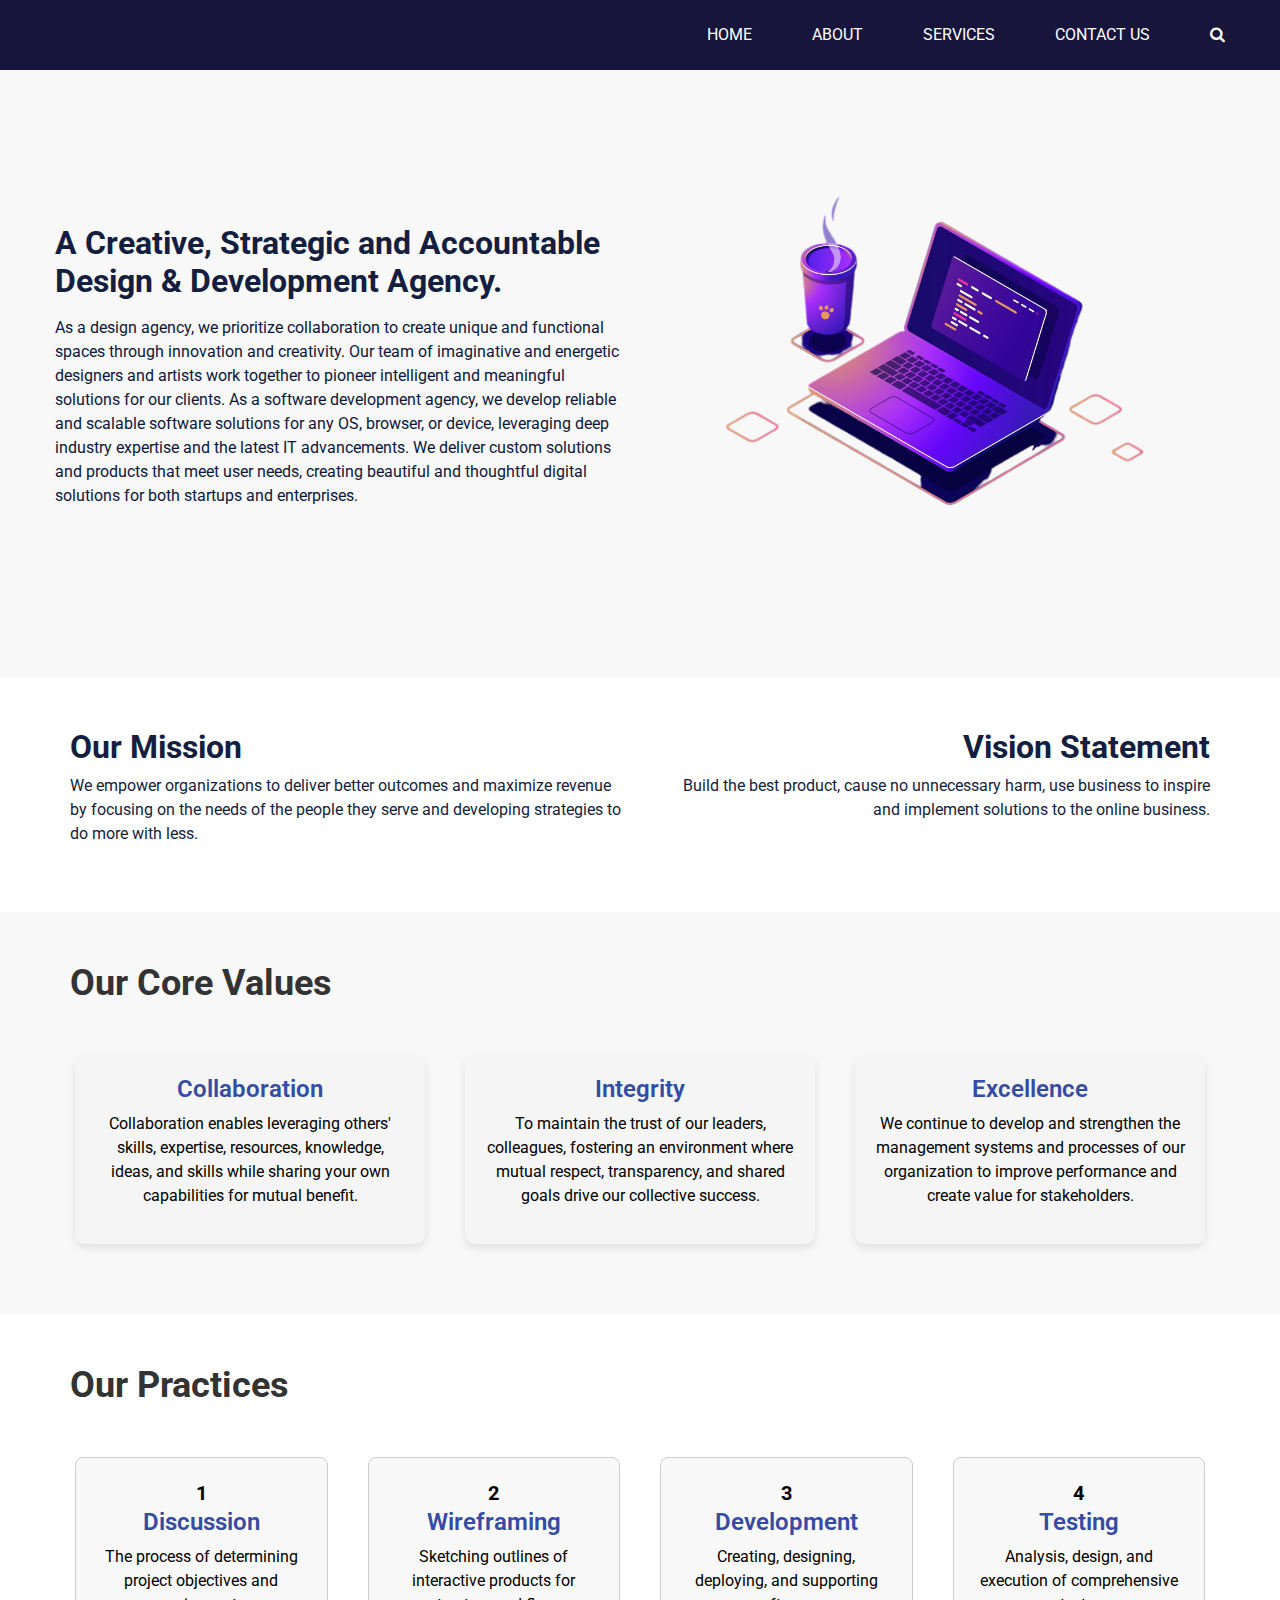
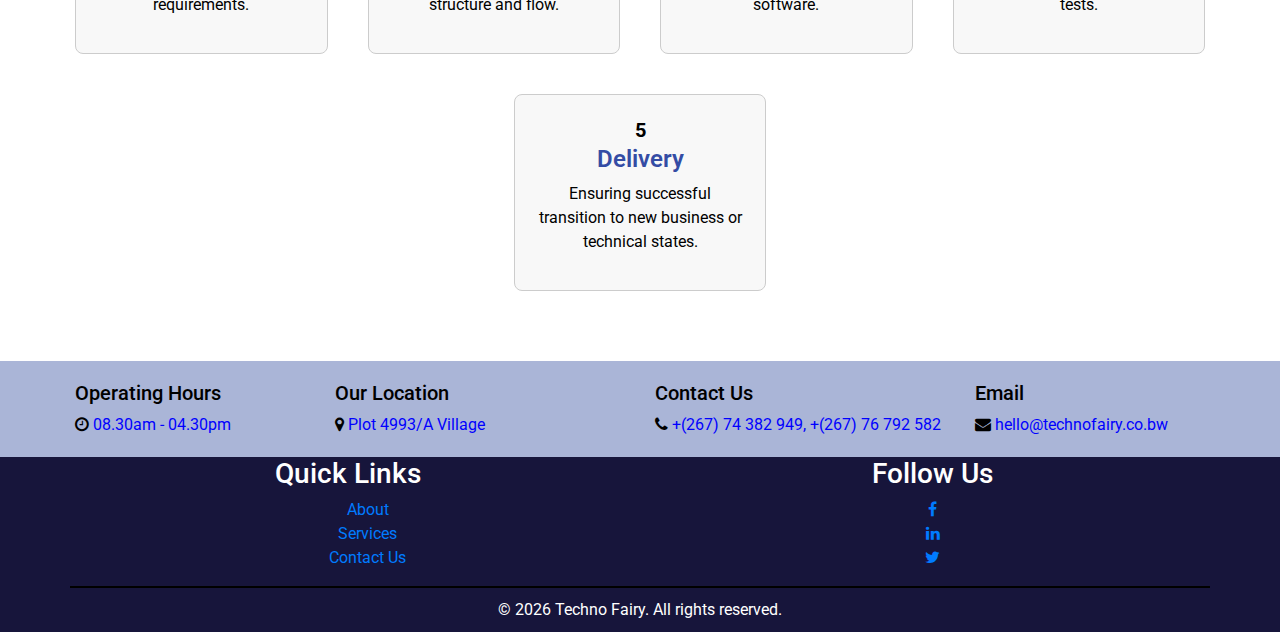
==== about.html @ ba59e2ac "The initial commit of the first version of the prototype." ====
<!DOCTYPE html>
<html>

<head>
  <!-- Basic -->
  <meta charset="utf-8" />
  <meta http-equiv="X-UA-Compatible" content="IE=edge" />
  <!-- Mobile Metas -->
  <meta name="viewport" content="width=device-width, initial-scale=1, shrink-to-fit=no" />
  <!-- Site Metas -->
  <link rel="icon" href="images/favicon.ico" type="image/gif" />
  <meta name="keywords" content="" />
  <meta name="description" content="" />
  <meta name="author" content="" />

  <title>About</title>


  <!-- bootstrap core css -->
  <link rel="stylesheet" type="text/css" href="css/bootstrap.css" />

  <!-- fonts style -->
  <link href="https://fonts.googleapis.com/css2?family=Roboto:wght@400;500;700;900&display=swap" rel="stylesheet">

  <!-- font awesome style -->
  <link href="css/font-awesome.min.css" rel="stylesheet" />

  <!-- Custom styles for this template -->
  <link href="css/style.css" rel="stylesheet" />
  <!-- responsive style -->
  <link href="css/responsive.css" rel="stylesheet" />

</head>

<body class="sub_page">

  <div class="hero_area">
    <!-- header section strats -->
    <header class="header_section">
      <div class="container-fluid">
        <nav class="navbar navbar-expand-lg custom_nav-container ">
        
          <button class="navbar-toggler" type="button" data-toggle="collapse" data-target="#navbarSupportedContent" aria-controls="navbarSupportedContent" aria-expanded="false" aria-label="Toggle navigation">
            <span class=""> </span>
          </button>

          <div class="collapse navbar-collapse" id="navbarSupportedContent">
            <ul class="navbar-nav  ml-auto">
              <li class="nav-item ">
                <a class="nav-link" href="index.html">Home <span class="sr-only">(current)</span></a>
              </li>
              <li class="nav-item active">
                <a class="nav-link" href="about.html"> About</a>
              </li>
              <li class="nav-item">
                <a class="nav-link" href="service.html">Services</a>
              </li>
              <li class="nav-item">
                <a class="nav-link" href="cs.html">Contact Us</a>
              </li> 
            </ul>
            <div class="quote_btn-container">
              <form class="form-inline">
                <button class="btn   nav_search-btn" type="submit">
                  <i class="fa fa-search" aria-hidden="true"></i>
                </button>
              </form>
            </div>
          </div>
        </nav>
      </div>
    </header>
    <!-- end header section -->
  </div>

  <!-- about section -->

  <section class="about_section layout_padding">
    <div class="container" style="max-width: 1200px;">
      <div class="row">
        <div class="col-md-6">
          <div class="detail-box">
            <div class="heading_container">
              <h2>
                A Creative, Strategic and Accountable Design & Development Agency.
              </h2>
            </div>
            <p>
              As a design agency, we prioritize collaboration to create unique and functional spaces through innovation and creativity. Our team of imaginative and energetic designers and artists work together to pioneer intelligent and meaningful solutions for our clients. As a software development agency, we develop reliable and scalable software solutions for any OS, browser, or device, leveraging deep industry expertise and the latest IT advancements. We deliver custom solutions and products that meet user needs, creating beautiful and thoughtful digital solutions for both startups and enterprises. </p>
          </div>
        </div>
        <div class="col-md-6 ">
          <div class="img-box">
            <img src="images/laptop-with-program-code-isometric-icon-software-development-programming-applications-dark-neon.png" alt="">
          </div>
        </div>

      </div>
    </div>
  </section>

  <!-- end about section -->

 <!-- mission and vision section -->
 <section class="mission_vision_section layout_padding" style="background-color: white; padding: 50px 0;">
  <div class="container">
    <div class="row">
      <div class="col-md-6">
        <div class="mission-box" style="text-align: left;">
          <h2><b>Our Mission</b></h2>
          <p>
            We empower organizations to deliver better outcomes and maximize revenue by focusing on the needs of the people they serve and developing strategies to do more with less.</p>
        </div>
      </div>
      <div class="col-md-6">
        <div class="vision-box" style="text-align: right;">
          <h2><b>Vision Statement</b></h2>
          <p>Build the best product, 
            cause no unnecessary 
            harm, use business to
            inspire and implement 
            solutions to the
            online business.</p>
        </div>
      </div>
    </div>
  </div>
</section>
<!-- end mission and vision section -->


<!-- core values section -->
<section class="core_values_section layout_padding" style="background-color: #f8f8f8; padding: 50px 0;">
  <div class="container">
    <div class="heading_container" style="text-align: center; margin-bottom: 30px;">
      <h2 style="font-size: 36px; font-weight: 700; color: #333;">Our Core Values</h2>
    </div>
    <div class="row">
      <div class="col-md-4" style="text-align: center; padding: 20px;">
        <div class="value-box" style="background-color: #F5F5F5; border-radius: 10px; box-shadow: 0 4px 8px rgba(0, 0, 0, 0.1); padding: 20px;">
          <h3 style="font-size: 24px; font-weight: 600; color: #344CA4;">Collaboration</h3>
          <p style="color: #000000; font-size: 16px;">
            Collaboration enables leveraging others' skills, expertise, resources, knowledge, ideas, and skills while sharing your own capabilities for mutual benefit.</p>
        </div>
      </div>
      <div class="col-md-4" style="text-align: center; padding: 20px;">
        <div class="value-box" style="background-color: #F5F5F5; border-radius: 10px; box-shadow: 0 4px 8px rgba(0, 0, 0, 0.1); padding: 20px;">
          <h3 style="font-size: 24px; font-weight: 600; color: #344CA4;">Integrity</h3>
          <p style="color: #000000; font-size: 16px;">
        To maintain the trust of our leaders, colleagues, fostering an environment where mutual respect, transparency, and shared goals drive our collective success.</p>
        </div>
      </div>
      <div class="col-md-4" style="text-align: center; padding: 20px;">
        <div class="value-box" style="background-color: #F5F5F5; border-radius: 10px; box-shadow: 0 4px 8px rgba(0, 0, 0, 0.1); padding: 20px;">
          <h3 style="font-size: 24px; font-weight: 600; color: #344CA4;">Excellence</h3>
          <p style="color: #000000; font-size: 16px;">We continue to develop and 
            strengthen the management 
            systems and processes of our 
            organization to improve performance and create value 
            for stakeholders.</p>
        </div>
      </div>
    </div>
  </div>
</section>
<!-- end core values section -->

<section class="how_we_work_section layout_padding" style="background-color: #fff; padding: 50px 0;">
  <div class="container">
    <div class="heading_container" style="text-align: center; margin-bottom: 30px;">
      <h2 style="font-size: 36px; font-weight: 700; color: #333;">Our Practices</h2>
    </div>
    <div class="row" style="display: flex; align-items: center; justify-content: center;">
      <div class="col-md-3" style="text-align: center; padding: 20px;">
        <div class="work-step" style="padding: 20px; border: 1px solid #ccc; border-radius: 8px; background-color: #f8f8f8;">
          <div class="step-number" style="font-size: 20px; font-weight: 700; color: #000000;">1</div>
          <h3 style="font-size: 24px; font-weight: 600; color: #344CA4;">Discussion</h3>
          <p style="color: #000000; font-size: 16px;">The process of determining project objectives and requirements.</p>
        </div>
      </div>
      <div class="col-md-3" style="text-align: center; padding: 20px;">
        <div class="work-step" style="padding: 20px; border: 1px solid #ccc; border-radius: 8px; background-color: #f8f8f8;">
          <div class="step-number" style="font-size: 20px; font-weight: 700; color: #000000;">2</div>
          <h3 style="font-size: 24px; font-weight: 600; color: #344CA4;">Wireframing</h3>
          <p style="color: #000000; font-size: 16px;">Sketching outlines of interactive products for structure and flow.</p>
        </div>
      </div>
      <div class="col-md-3" style="text-align: center; padding: 20px;">
        <div class="work-step" style="padding: 20px; border: 1px solid #ccc; border-radius: 8px; background-color: #f8f8f8;">
          <div class="step-number" style="font-size: 20px; font-weight: 700; color: #000000;">3</div>
          <h3 style="font-size: 24px; font-weight: 600; color: #344CA4;">Development</h3>
          <p style="color: #000000; font-size: 16px;">Creating, designing, deploying, and supporting software.</p>
        </div>
      </div>
      <div class="col-md-3" style="text-align: center; padding: 20px;">
        <div class="work-step" style="padding: 20px; border: 1px solid #ccc; border-radius: 8px; background-color: #f8f8f8;">
          <div class="step-number" style="font-size: 20px; font-weight: 700; color: #000000;">4</div>
          <h3 style="font-size: 24px; font-weight: 600; color: #344CA4;">Testing</h3>
          <p style="color: #000000; font-size: 16px;">Analysis, design, and execution of comprehensive tests.</p>
        </div>
      </div>
      <div class="col-md-3" style="text-align: center; padding: 20px;">
        <div class="work-step" style="padding: 20px; border: 1px solid #ccc; border-radius: 8px; background-color: #f8f8f8;">
          <div class="step-number" style="font-size: 20px; font-weight: 700; color: #000000;">5</div>
          <h3 style="font-size: 24px; font-weight: 600; color: #344CA4;">Delivery</h3>
          <p style="color: #000000; font-size: 16px;">Ensuring successful transition to new business or technical states.</p>
        </div>
      </div>
    </div>
  </div>
</section>

 <!-- info section -->

 <section class="info_section layout_padding2" style="padding: 20px 0;">
  <div class="container" style="max-width: 1300px;">
    <div class="row">
      <div class="col-md-3">
        <h3 style="font-size: 20px; margin-left: 60px;">Operating Hours</h3>
        <div class="contact_link_box">
          <a href="">
            <i class="fa fa-clock-o" aria-hidden="true" style="color: black; margin-left: 60px;"></i>
            <span style="color: blue;">08.30am - 04.30pm</span>
          </a>
        </div>
      </div>
      <div class="col-md-3">
        <h3 style="font-size: 20px;">Our Location</h3>
        <div class="contact_link_box">
          <a href="">
            <i class="fa fa-map-marker" aria-hidden="true" style="color: black;"></i>
            <span style="color: blue;">Plot 4993/A Village</span>
          </a>
        </div>
      </div>
      <div class="col-md-3">
        <h3 style="font-size: 20px;">Contact Us</h3>
        <div class="contact_link_box">
          <a href="">
            <i class="fa fa-phone" aria-hidden="true" style="color: black;"></i>
            <span style="color: blue;">+(267) 74 382 949, +(267) 76 792 582</span>
          </a>
        </div>
      </div>
          <div class="col-md-3">
            <h3 style="font-size: 20px;">Email</h3>
            <div class="contact_link_box">
              <a href="">
                <i class="fa fa-envelope" aria-hidden="true" style="color: black;"></i>
                <span style="color: blue;">hello@technofairy.co.bw</span>
              </a>
            </div>
          </div>
        </div>
      </div>
    </div>
  </div>
</section>


<!-- end info section -->
<footer class="footer_section">
  <div class="container">
    <div class="row">
      <div class="col-md-6">
        <h3 style="color: white;">Quick Links</h3>
        <ul>
          <a href="about.html">About</a><br>
          <a href="service.html">Services</a><br>
          <a href="cs.html">Contact Us</a>
        </ul>
      </div>
      <div class="col-md-6">
        <h3 style="color: white;">Follow Us</h3>
        <div class="social-links">
          <a href="https://facebook.com/yourpage"><i class="fa fa-facebook"></i></a><br>
          <a href="https://linkedin.com/yourprofile"><i class="fa fa-linkedin"></i></a><br>
          <a href="https://twitter.com/yourprofile"><i class="fa fa-twitter"></i></a>
        </div>
      </div>
    </div>
    <p>&copy; <span id="displayYear"></span> Techno Fairy. All rights reserved.</p>
  </div>
</footer>
<!-- footer section -->

  <!-- jQery -->
  <script src="js/jquery-3.4.1.min.js"></script>
  <!-- bootstrap js -->
  <script src="js/bootstrap.js"></script>
  <!-- custom js -->
  <script src="js/custom.js"></script>


</body>

</html>
---- css/style.css ----
body {
  font-family: "Roboto", sans-serif;
  color: #141E41;
  background-color: #f8f8f8;
  overflow-x: hidden;
}

.layout_padding {
  padding: 90px 0;
}

.layout_padding2-top {
  padding-top: 75px;
}

.layout_padding2-bottom {
  padding-bottom: 75px;
}

.layout_padding-top {
  padding-top: 90px;
}

.layout_padding-bottom {
  padding-bottom: 90px;
}

.heading_container {
  display: -webkit-box;
  display: -ms-flexbox;
  display: flex;
  -webkit-box-orient: vertical;
  -webkit-box-direction: normal;
      -ms-flex-direction: column;
          flex-direction: column;
  -webkit-box-align: start;
      -ms-flex-align: start;
          align-items: flex-start;
}

.heading_container h2 {
  position: relative;
  font-weight: bold;
  margin: 0;
}

.heading_container.heading_center {
  -webkit-box-align: center;
      -ms-flex-align: center;
          align-items: center;
  text-align: center;
}

.heading_container p {
  margin-top: 10px;
  margin-bottom: 0;
}

.container_border_style {
  position: relative;
  padding: 20px;
}

.container_border_style::before, .container_border_style::after {
  content: "";
  position: absolute;
  top: 50%;
  width: 3px;
  height: 90px;
  background-color: #03a7d3;
  -webkit-transform: translateY(-50%);
          transform: translateY(-50%);
}

.container_border_style::before {
  left: 0;
}

.container_border_style::after {
  right: 0;
}

a,
a:hover,
a:focus {
  text-decoration: none;
}

a:hover,
a:focus {
  color: initial;
}

.btn,
.btn:focus {
  outline: none !important;
  -webkit-box-shadow: none;
          box-shadow: none;
}

/*header section*/
.hero_area {
  position: relative;
  background-color: #17153B;
  min-height: 100vh;
  display: -webkit-box;
  display: -ms-flexbox;
  display: flex;
  -webkit-box-orient: vertical;
  -webkit-box-direction: normal;
      -ms-flex-direction: column;
          flex-direction: column;
}

.sub_page .hero_area {
  min-height: auto;
}

.header_section .container-fluid {
  padding-right: 25px;
  padding-left: 25px;
}

.navbar-brand span {
  font-weight: bold;
  color: #ffffff;
  font-size: 24px;
  text-transform: uppercase;
}

.custom_nav-container {
  padding: 10px 0;
}

.custom_nav-container .navbar-nav .nav-item .nav-link {
  padding: 3px 15px;
  margin: 10px 15px;
  color: #ffffff;
  text-align: center;
  text-transform: uppercase;
}

.custom_nav-container .nav_search-btn {
  width: 35px;
  height: 35px;
  padding: 0;
  border: none;
  color: #ffffff;
  margin: 0 20px;
}

.custom_nav-container .navbar-toggler {
  outline: none;
}

.custom_nav-container .navbar-toggler {
  padding: 0;
  width: 37px;
  height: 42px;
  -webkit-transition: all 0.3s;
  transition: all 0.3s;
}

.custom_nav-container .navbar-toggler span {
  display: block;
  width: 35px;
  height: 4px;
  background-color: #ffffff;
  margin: 7px 0;
  -webkit-transition: all 0.3s;
  transition: all 0.3s;
  position: relative;
  border-radius: 5px;
  transition: all 0.3s;
}

.custom_nav-container .navbar-toggler span::before, .custom_nav-container .navbar-toggler span::after {
  content: "";
  position: absolute;
  left: 0;
  height: 100%;
  width: 100%;
  background-color: #ffffff;
  top: -10px;
  border-radius: 5px;
  -webkit-transition: all 0.3s;
  transition: all 0.3s;
}

.custom_nav-container .navbar-toggler span::after {
  top: 10px;
}

.custom_nav-container .navbar-toggler[aria-expanded="true"] {
  -webkit-transform: rotate(360deg);
          transform: rotate(360deg);
}

.custom_nav-container .navbar-toggler[aria-expanded="true"] span {
  -webkit-transform: rotate(45deg);
          transform: rotate(45deg);
}

.custom_nav-container .navbar-toggler[aria-expanded="true"] span::before, .custom_nav-container .navbar-toggler[aria-expanded="true"] span::after {
  -webkit-transform: rotate(90deg);
          transform: rotate(90deg);
  top: 0;
}

.custom_nav-container .navbar-toggler[aria-expanded="true"] .s-1 {
  -webkit-transform: rotate(45deg);
          transform: rotate(45deg);
  margin: 0;
  margin-bottom: -4px;
}

.custom_nav-container .navbar-toggler[aria-expanded="true"] .s-2 {
  display: none;
}

.custom_nav-container .navbar-toggler[aria-expanded="true"] .s-3 {
  -webkit-transform: rotate(-45deg);
          transform: rotate(-45deg);
  margin: 0;
  margin-top: -4px;
}

.custom_nav-container .navbar-toggler[aria-expanded="false"] .s-1,
.custom_nav-container .navbar-toggler[aria-expanded="false"] .s-2,
.custom_nav-container .navbar-toggler[aria-expanded="false"] .s-3 {
  -webkit-transform: none;
          transform: none;
}

.quote_btn-container {
  display: -webkit-box;
  display: -ms-flexbox;
  display: flex;
  -webkit-box-align: center;
      -ms-flex-align: center;
          align-items: center;
}

.quote_btn-container a {
  color: #ffffff;
  text-transform: uppercase;
}

.quote_btn-container a span {
  margin-left: 5px;
}

/*end header section*/
/* slider section */
.slider_section {
  -webkit-box-flex: 1;
      -ms-flex: 1;
          flex: 1;
  display: -webkit-box;
  display: -ms-flexbox;
  display: flex;
  -webkit-box-align: center;
      -ms-flex-align: center;
          align-items: center;
  padding-top: 20px;
  padding-bottom: 5px;
  background-color: #ffffff;
}

.slider_section .row {
  -webkit-box-align: center;
      -ms-flex-align: center;
          align-items: center;
}

.slider_section #customCarousel1 {
  max-width: 100%;
  max-height: 400px;
  overflow: hidden;
}

.slider_section .detail-box {
  color: black;
  max-width: 600px;
  margin: auto;
}

.slider_section .detail-box h1 {
  font-weight: bold;
  margin-bottom: 15px;
  font-size: 5rem;
}

.slider_section .detail-box h1 span {
  font-size: 3rem;
  color: #03a7d3;
}

.slider_section .detail-box .btn-box {
  display: -webkit-box;
  display: -ms-flexbox;
  display: flex;
  margin: 0 -5px;
}

.slider_section .detail-box a {
  margin: 5px;
  width: 195px;
  text-align: center;
}

.slider_section .detail-box .btn-1 {
  display: inline-block;
  padding: 10px 15px;
  background-color: #03a7d3;
  color: #ffffff;
  border-radius: 5px;
  border: 1px solid #03a7d3;
  -webkit-transition: all .3s;
  transition: all .3s;
}

.slider_section .detail-box .btn-1:hover {
  background-color: transparent;
  color: #03a7d3;
}

.slider_section .detail-box .btn-2 {
  display: inline-block;
  padding: 10px 15px;
  background-color: #ff4646;
  color: #ffffff;
  border-radius: 5px;
  border: 1px solid #ff4646;
  -webkit-transition: all .3s;
  transition: all .3s;
}

.slider_section .detail-box .btn-2:hover {
  background-color: transparent;
  color: #ff4646;
}

.slider_section .img-box img {
  width: 100%;
}

.slider_section .carousel_btn-box {
  position: absolute;
  bottom: 0;
  left: 0;
  display: -webkit-box;
  display: -ms-flexbox;
  display: flex;
  -webkit-box-pack: justify;
      -ms-flex-pack: justify;
          justify-content: space-between;
  width: 100%;
  height: 50px;
  z-index: 3;
  font-size: 22px;
}

.slider_section .carousel_btn-box .carousel-control-prev,
.slider_section .carousel_btn-box .carousel-control-next {
  position: unset;
  width: 50px;
  height: 50px;
  background-color: #03a7d3;
  opacity: 1;
  font-size: 28px;
  -webkit-transition: all .3s;
  transition: all .3s;
}

.slider_section .carousel_btn-box .carousel-control-prev:hover,
.slider_section .carousel_btn-box .carousel-control-next:hover {
  background-color: #ffffff;
  color: #000000;
}

.about_section .row {
  -webkit-box-align: center;
      -ms-flex-align: center;
          align-items: center;
}

.about_section .img-box img {
  max-width: 100%;
}

.about_section .detail-box p {
  color: #0C1740;
  margin-top: 15px;
}

.about_section .detail-box a {
  display: inline-block;
  padding: 10px 40px;
  background-color: #ff4646;
  color: #ffffff;
  border-radius: 5px;
  border: 1px solid #ff4646;
  -webkit-transition: all .3s;
  transition: all .3s;
  margin-top: 15px;
}

.about_section .detail-box a:hover {
  background-color: transparent;
  color: #ff4646;
}

.service_section {
  position: relative;
}

.service_section .box {
  margin-top: 45px;
  display: -webkit-box;
  display: -ms-flexbox;
  display: flex;
  -webkit-box-orient: vertical;
  -webkit-box-direction: normal;
      -ms-flex-direction: column;
          flex-direction: column;
  -webkit-box-align: center;
      -ms-flex-align: center;
          align-items: center;
  text-align: center;
  padding: 25px;
  background-color: #fafafa;
  -webkit-box-shadow: 0 0 5px 0 rgba(0, 0, 0, 0.15);
          box-shadow: 0 0 5px 0 rgba(0, 0, 0, 0.15);
}

.service_section .box .img-box {
  width: 75px;
  height: 75px;
  background-color: #AAB5D7;
  border-radius: 100%;
  display: -webkit-box;
  display: -ms-flexbox;
  display: flex;
  -webkit-box-pack: center;
      -ms-flex-pack: center;
          justify-content: center;
  -webkit-box-align: center;
      -ms-flex-align: center;
          align-items: center;
  -webkit-transition: all .2s;
  transition: all .2s;
  padding: 10px;
}

.service_section .box .img-box img {
  width: 100%;
  max-width: 45px;
  max-height: 45px;
}

.service_section .box .detail-box {
  margin-top: 15px;
}

.service_section .box .detail-box h4 {
  font-weight: bold;
  font-size: 22px;
}

.service_section .box .detail-box a {
  color: #03a7d3;
}

.service_section .box .detail-box a:hover {
  color: #AAB5D7;
}

.service_section .box:hover .img-box {
  background-color: #AAB5D7;
}

.server_section {
  background: linear-gradient(110deg, transparent 25%, #020230 25%);
  padding: 55px 0;
  color: #ffffff;
}

.server_section .row {
  -webkit-box-align: center;
      -ms-flex-align: center;
          align-items: center;
}

.server_section .img-box {
  position: relative;
}

.server_section .img-box img {
  width: 100%;
}

.server_section .img-box .play_btn {
  position: absolute;
  top: 50%;
  left: 50%;
  display: -webkit-box;
  display: -ms-flexbox;
  display: flex;
  -webkit-box-align: center;
      -ms-flex-align: center;
          align-items: center;
  -webkit-box-pack: center;
      -ms-flex-pack: center;
          justify-content: center;
  width: 65px;
  height: 65px;
  -webkit-transform: translate(-50%, -50%);
          transform: translate(-50%, -50%);
  border: none;
}

.server_section .img-box .play_btn button {
  background-color: transparent;
  border: none;
  background-color: #03a7d3;
  color: #ffffff;
  width: 100%;
  height: 100%;
  border-radius: 100%;
  position: relative;
  z-index: 3;
  outline: none;
}

.server_section .img-box .play_btn:before, .server_section .img-box .play_btn:after {
  content: "";
  width: 100%;
  height: 100%;
  position: absolute;
  top: 50%;
  left: 50%;
  background-color: #03a7d3;
  opacity: 1;
  border-radius: 100%;
  -webkit-transform: translate(-50%, -50%);
          transform: translate(-50%, -50%);
}

.server_section .img-box .play_btn:before {
  z-index: 2;
  -webkit-animation: before-animation 1500ms infinite;
          animation: before-animation 1500ms infinite;
}

.server_section .img-box .play_btn:after {
  z-index: 1;
  -webkit-animation: after-animation 1500ms infinite;
          animation: after-animation 1500ms infinite;
}

@-webkit-keyframes before-animation {
  0% {
    -webkit-transform: translateX(-50%) translateY(-50%) translateZ(0) scale(1);
            transform: translateX(-50%) translateY(-50%) translateZ(0) scale(1);
    opacity: 1;
  }
  100% {
    -webkit-transform: translateX(-50%) translateY(-50%) translateZ(0) scale(1.5);
            transform: translateX(-50%) translateY(-50%) translateZ(0) scale(1.5);
    opacity: 0;
  }
}

@keyframes before-animation {
  0% {
    -webkit-transform: translateX(-50%) translateY(-50%) translateZ(0) scale(1);
            transform: translateX(-50%) translateY(-50%) translateZ(0) scale(1);
    opacity: 1;
  }
  100% {
    -webkit-transform: translateX(-50%) translateY(-50%) translateZ(0) scale(1.5);
            transform: translateX(-50%) translateY(-50%) translateZ(0) scale(1.5);
    opacity: 0;
  }
}

@-webkit-keyframes after-animation {
  0% {
    -webkit-transform: translateX(-50%) translateY(-50%) translateZ(0) scale(1);
            transform: translateX(-50%) translateY(-50%) translateZ(0) scale(1);
    opacity: 1;
  }
  100% {
    -webkit-transform: translateX(-50%) translateY(-50%) translateZ(0) scale(2);
            transform: translateX(-50%) translateY(-50%) translateZ(0) scale(2);
    opacity: 0;
  }
}

@keyframes after-animation {
  0% {
    -webkit-transform: translateX(-50%) translateY(-50%) translateZ(0) scale(1);
            transform: translateX(-50%) translateY(-50%) translateZ(0) scale(1);
    opacity: 1;
  }
  100% {
    -webkit-transform: translateX(-50%) translateY(-50%) translateZ(0) scale(2);
            transform: translateX(-50%) translateY(-50%) translateZ(0) scale(2);
    opacity: 0;
  }
}

.server_section .detail-box a {
  display: inline-block;
  padding: 10px 45px;
  background-color: #ff4646;
  color: #ffffff;
  border-radius: 5px;
  border: 1px solid #ff4646;
  -webkit-transition: all .3s;
  transition: all .3s;
  margin-top: 25px;
}

.server_section .detail-box a:hover {
  background-color: transparent;
  color: #ff4646;
}

.client_section {
  padding-bottom: 45px;
}

.client_section .heading_container {
  margin-bottom: 35px;
}

.client_section .box {
  display: -webkit-box;
  display: -ms-flexbox;
  display: flex;
  -webkit-box-align: center;
      -ms-flex-align: center;
          align-items: center;
  margin: 45px 0;
}

.client_section .box .img-box {
  width: 125px;
  height: 125px;
  min-width: 125px;
  border-radius: 100%;
  overflow: hidden;
  margin-right: -40px;
  position: relative;
}

.client_section .box .img-box img {
  width: 100%;
}

.client_section .box .client_info {
  display: -webkit-box;
  display: -ms-flexbox;
  display: flex;
  -webkit-box-pack: justify;
      -ms-flex-pack: justify;
          justify-content: space-between;
}

.client_section .box .client_info .client_name h5 {
  font-weight: bold;
  color: #03a7d3;
  margin-bottom: 0;
  text-transform: uppercase;
}

.client_section .box .client_info .client_name h6 {
  margin-bottom: 0;
  color: #ff4646;
  font-weight: normal;
  font-size: 14px;
  text-transform: uppercase;
}

.client_section .box .client_info i {
  font-size: 24px;
  color: #03a7d3;
}

.client_section .box p {
  margin-top: 25px;
}

.client_section .box .detail-box {
  background-color: #ffffff;
  padding: 45px 45px 45px 85px;
  -webkit-box-shadow: 0 0 5px 0 rgba(0, 0, 0, 0.2);
          box-shadow: 0 0 5px 0 rgba(0, 0, 0, 0.2);
}

.client_section .carousel-control-prev,
.client_section .carousel-control-next {
  width: 50px;
  height: 50px;
  background-color: #AAB5D7;
  opacity: 1;
  font-size: 28px;
  font-weight: bold;
  top: 50%;
  -webkit-transform: translateY(-50%);
          transform: translateY(-50%);
}

.client_section .carousel-control-prev {
  left: 400px;
}

.client_section .carousel-control-next {
  right: 390px;
}

.contact_section {
  position: relative;
}

.contact_section .heading_container {
  margin-bottom: 45px;
}

.contact_section .form_container input {
  width: 100%;
  border: 1px solid #b0b0b0;
  height: 50px;
  margin-bottom: 25px;
  padding-left: 15px;
  background-color: transparent;
  outline: none;
  color: #101010;
}

.contact_section .form_container input::-webkit-input-placeholder {
  color: #b0b0b0;
}

.contact_section .form_container input:-ms-input-placeholder {
  color: #b0b0b0;
}

.contact_section .form_container input::-ms-input-placeholder {
  color: #b0b0b0;
}

.contact_section .form_container input::placeholder {
  color: #b0b0b0;
}

.contact_section .form_container input.message-box {
  height: 120px;
}

.contact_section .form_container .btn_box {
  display: -webkit-box;
  display: -ms-flexbox;
  display: flex;
  -webkit-box-pack: center;
      -ms-flex-pack: center;
          justify-content: center;
}

.contact_section .form_container button {
  border: none;
  text-transform: uppercase;
  display: inline-block;
  padding: 15px 65px;
  background-color: #ff4646;
  color: #ffffff;
  border-radius: 0;
  border: 1px solid #ff4646;
  -webkit-transition: all .3s;
  transition: all .3s;
  font-weight: bold;
}

.contact_section .form_container button:hover {
  background-color: transparent;
  color: #ff4646;
}

/* info section */
.info_section {
  background-color: #AAB5D7;
  color: black;
  
}

.info_section h4 {
  font-weight: 600;
  margin-bottom: 20px;
}

.info_section .info_contact .contact_link_box {
  display: -webkit-box;
  display: -ms-flexbox;
  display: flex;
  -webkit-box-orient: vertical;
  -webkit-box-direction: normal;
      -ms-flex-direction: column;
          flex-direction: column;
      
}

.info_section .info_contact .contact_link_box a {
  margin: 5px 0;
  color: #ffffff;

}

.info_section .info_contact .contact_link_box a i {
  margin-right: 5px;
}


.info_section .info_social {
  display: -webkit-box;
  display: -ms-flexbox;
  display: flex;
  margin-top: 20px;

}

.info_section .info_social a {
  display: -webkit-box;
  display: -ms-flexbox;
  display: flex;
  -webkit-box-pack: center;
      -ms-flex-pack: center;
          justify-content: center;
  -webkit-box-align: center;
      -ms-flex-align: center;
          align-items: center;
  color: #ffffff;
  border-radius: 100%;
  margin-right: 10px;
  font-size: 24px;
}

.info_section .info_links {
  display: -webkit-box;
  display: -ms-flexbox;
  display: flex;
  -webkit-box-orient: vertical;
  -webkit-box-direction: normal;
      -ms-flex-direction: column;
          flex-direction: column;
  -ms-flex-wrap: wrap;
      flex-wrap: wrap;
}

.info_section .info_links a {
  display: -webkit-box;
  display: -ms-flexbox;
  display: flex;
  -webkit-box-align: center;
      -ms-flex-align: center;
          align-items: center;
  margin-bottom: 15px;
  color: #ffffff;
}

.info_section .info_links a img {
  margin-right: 10px;
}

.info_section form input {
  border: none;
  border-bottom: 1px solid #ffffff;
  background-color: transparent;
  width: 100%;
  height: 45px;
  color: #ffffff;
  outline: none;
}

.info_section form input::-webkit-input-placeholder {
  color: #ffffff;
}

.info_section form input:-ms-input-placeholder {
  color: #ffffff;
}

.info_section form input::-ms-input-placeholder {
  color: #ffffff;
}

.info_section form input::placeholder {
  color: #ffffff;
}

/* end info section */
/* footer section*/
.footer_section {
  position: relative;
  background-color: #17153B;
  text-align: center;
}

.footer_section p {
  color: white;
  padding: 10px 0;
  margin: 0;
  border-top: 2px solid black;
}

.footer_section p a {
  color: inherit;
}

/* Additional styling for Collaborations section */
.collab-img {
  max-width: 100%;
  height: auto;
  display: block;
  margin: 0 auto;
}

.carousel-item .box {
  display: flex;
  justify-content: center;
  align-items: center;
  height: 100%;
}
/*# sourceMappingURL=style.css.map */
---- css/responsive.css ----
@media (max-width: 1300px) {}

@media (max-width: 1120px) {}

@media (max-width: 992px) {
  .hero_area {
    min-height: auto;
  }

  #navbarSupportedContent {
    padding: 15px 0 25px 0;
  }

  .quote_btn-container {
    flex-direction: column;
    align-items: center;
  }

  .quote_btn-container a {
    margin-right: 0;
    margin-top: 10px;
  }

  .slider_section {
    padding: 45px 0 90px 0;
  }


  .client_section .box {
    margin: 15px;
  }

  .client_section .carousel_btn-box {
    display: flex;
    justify-content: center;
    margin-top: 45px;
  }

  .client_section .carousel-control-prev,
  .client_section .carousel-control-next {
    position: unset;
    margin: 0 2.5px;
    width: 45px;
    height: 45px;
  }

  .info_section .info_main_row>div {
    margin-bottom: 25px;
  }
}

@media (max-width: 768px) {
  .slider_section .detail-box {
    margin-bottom: 45px;
    text-align: center;
  }

  .slider_section .detail-box .btn-box {
    justify-content: center;
  }

  .about_section .detail-box {
    margin-bottom: 45px;
  }


  .service_section .row .service_col_middle {
    order: 2;
  }

  .service_section .service_col_middle .box {
    margin-bottom: 45px;
  }

  .server_section {
    background: none;
    background-color: #020230;
  }

  .server_section .img-box {
    margin-bottom: 25px;
  }

  .contact_section .form_container {
    margin-right: 0;
    margin-bottom: 45px;
  }

  .info_section .row>div {
    display: flex;
    flex-direction: column;
    align-items: center;
    text-align: center;
    margin-bottom: 35px;
  }

  .info_section .info_links {
    align-items: center;
  }
}

@media (max-width: 576px) {


  .client_section .box {
    flex-direction: column;
    align-items: center;
  }

  .client_section .box .detail-box {
    padding: 85px 45px 45px 45px;

  }

  .client_section .box .img-box {
    margin-right: 0;
    margin-bottom: -65px;
  }
}

@media (max-width: 480px) {}

@media (max-width: 420px) {}

@media (max-width: 376px) {
  .slider_section .detail_box h1 {
    font-size: 2.5rem;
  }
}

@media (min-width: 1200px) {
  .container {
    max-width: 1170px;
  }
}
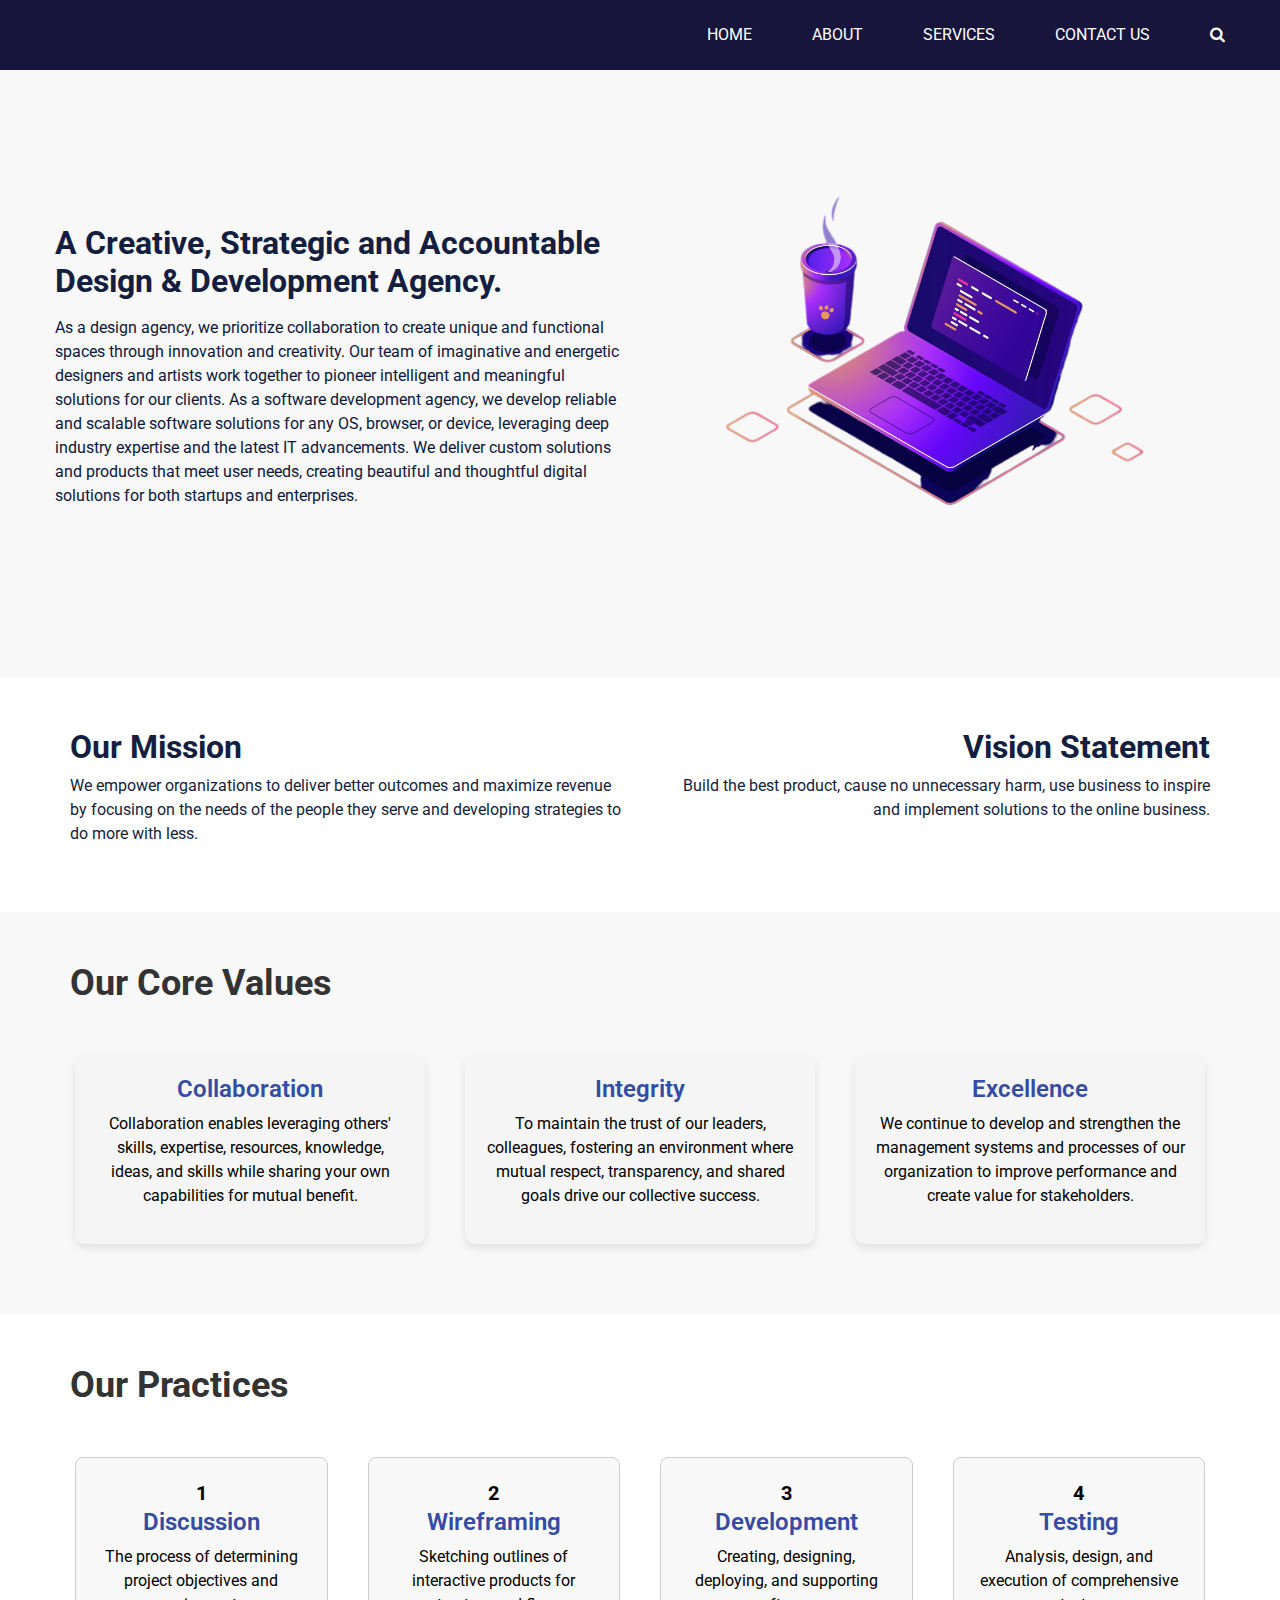
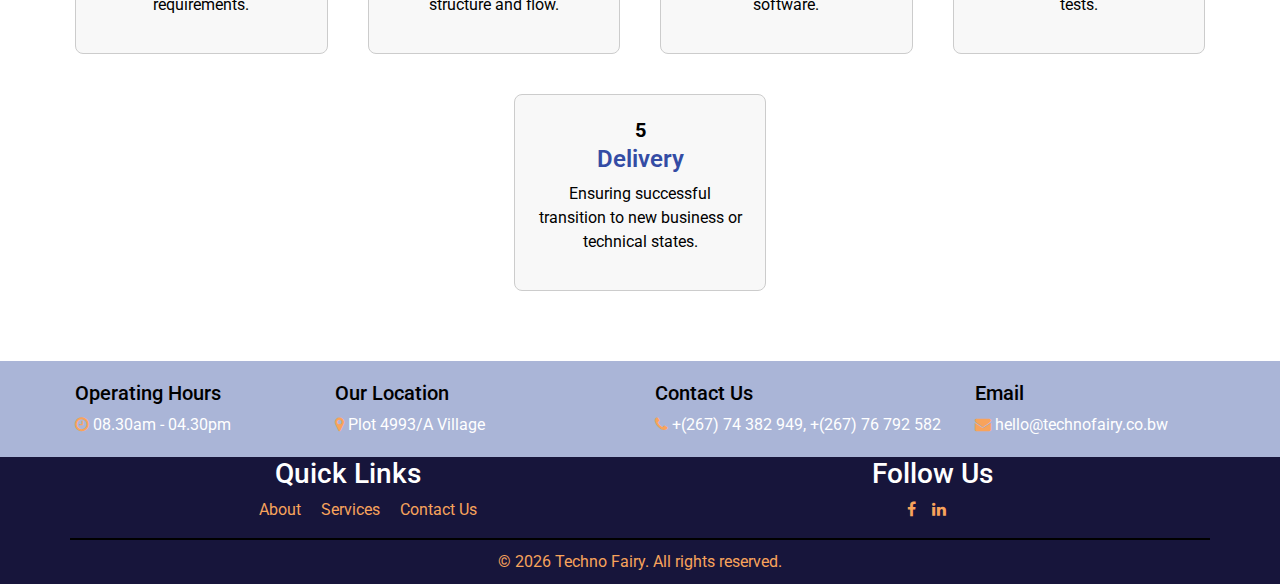
==== commit b974436a: "The changes of the website on all the pages." ====
--- a/about.html
+++ b/about.html
@@ -218,36 +218,36 @@
       <div class="col-md-3">
         <h3 style="font-size: 20px; margin-left: 60px;">Operating Hours</h3>
         <div class="contact_link_box">
-          <a href="">
-            <i class="fa fa-clock-o" aria-hidden="true" style="color: black; margin-left: 60px;"></i>
-            <span style="color: blue;">08.30am - 04.30pm</span>
+          <a href="#">
+            <i class="fa fa-clock-o" aria-hidden="true" style="color: #F8A35B; margin-left: 60px;"></i>
+            <span style="color: white;">08.30am - 04.30pm</span>
           </a>
         </div>
       </div>
       <div class="col-md-3">
         <h3 style="font-size: 20px;">Our Location</h3>
         <div class="contact_link_box">
-          <a href="">
-            <i class="fa fa-map-marker" aria-hidden="true" style="color: black;"></i>
-            <span style="color: blue;">Plot 4993/A Village</span>
+          <a href="https://maps.app.goo.gl/2F6ZNDBinapbPQJp9" target="_blank" rel="noopener">
+            <i class="fa fa-map-marker" aria-hidden="true" style="color: #F8A35B;"></i>
+            <span style="color: white;">Plot 4993/A Village</span>
           </a>
         </div>
       </div>
       <div class="col-md-3">
         <h3 style="font-size: 20px;">Contact Us</h3>
         <div class="contact_link_box">
-          <a href="">
-            <i class="fa fa-phone" aria-hidden="true" style="color: black;"></i>
-            <span style="color: blue;">+(267) 74 382 949, +(267) 76 792 582</span>
+          <a href="#">
+            <i class="fa fa-phone" aria-hidden="true" style="color: #F8A35B;"></i>
+            <span style="color: white">+(267) 74 382 949, +(267) 76 792 582</span>
           </a>
         </div>
       </div>
           <div class="col-md-3">
             <h3 style="font-size: 20px;">Email</h3>
             <div class="contact_link_box">
-              <a href="">
-                <i class="fa fa-envelope" aria-hidden="true" style="color: black;"></i>
-                <span style="color: blue;">hello@technofairy.co.bw</span>
+              <a href="#">
+                <i class="fa fa-envelope" aria-hidden="true" style="color: #F8A35B;"></i>
+                <span style="color: white;">hello@technofairy.co.bw</span>
               </a>
             </div>
           </div>
@@ -265,21 +265,20 @@
       <div class="col-md-6">
         <h3 style="color: white;">Quick Links</h3>
         <ul>
-          <a href="about.html">About</a><br>
-          <a href="service.html">Services</a><br>
-          <a href="cs.html">Contact Us</a>
+          <a href="about.html" style="color: #F8A35B;">About</a>&nbsp;&nbsp;&nbsp;&nbsp;
+          <a href="service.html" style="color: #F8A35B;">Services</a>&nbsp;&nbsp;&nbsp;&nbsp;
+          <a href="cs.html" style="color: #F8A35B;">Contact Us</a>
         </ul>
       </div>
       <div class="col-md-6">
         <h3 style="color: white;">Follow Us</h3>
-        <div class="social-links">
-          <a href="https://facebook.com/yourpage"><i class="fa fa-facebook"></i></a><br>
-          <a href="https://linkedin.com/yourprofile"><i class="fa fa-linkedin"></i></a><br>
-          <a href="https://twitter.com/yourprofile"><i class="fa fa-twitter"></i></a>
-        </div>
-      </div>
-    </div>
-    <p>&copy; <span id="displayYear"></span> Techno Fairy. All rights reserved.</p>
+        <div class="social-links" >
+          <a href="https://www.facebook.com/technofairy" target="_blank" rel="noopener"><i class="fa fa-facebook" style="color: #F8A35B;"></i></a>&nbsp;&nbsp;&nbsp;
+          <a href="https://www.linkedin.com/company/techno-fairy/about/" target="_blank" rel="noopener"><i class="fa fa-linkedin" style="color: #F8A35B;"></i></a>&nbsp;&nbsp;&nbsp;
+        </div>
+      </div>
+    </div>
+    <p style="color: #F8A35B;">&copy; <span id="displayYear" ></span> Techno Fairy. All rights reserved.</p>
   </div>
 </footer>
 <!-- footer section -->
--- a/css/style.css
+++ b/css/style.css
@@ -101,6 +101,7 @@
 /*header section*/
 .hero_area {
   position: relative;
+  z-index: 1000;
   background-color: #17153B;
   min-height: 100vh;
   display: -webkit-box;
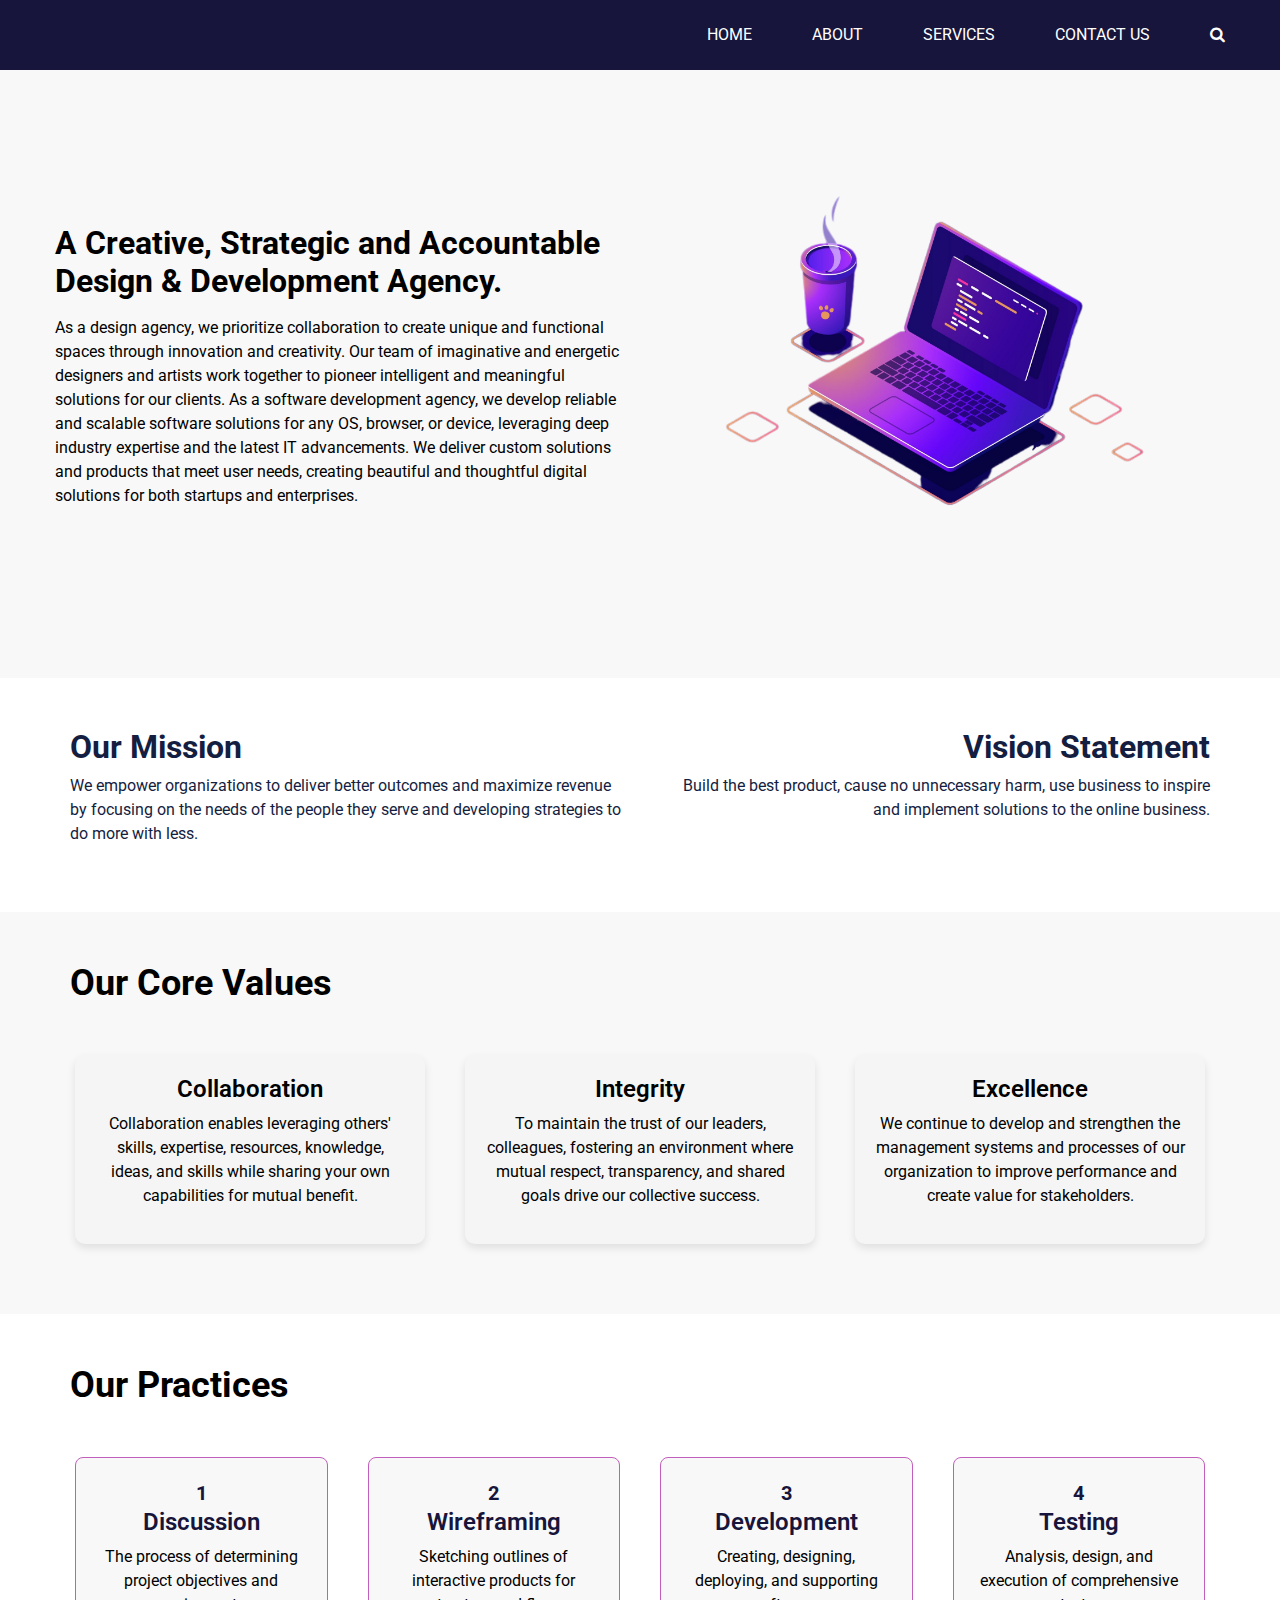
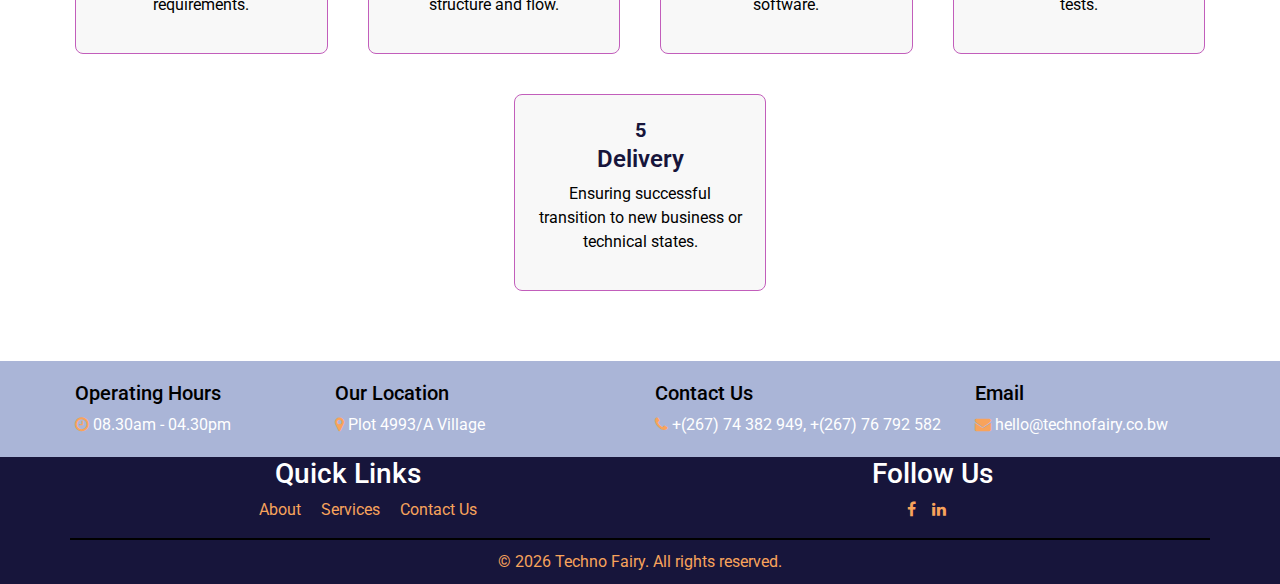
==== commit 41102451: "Changes" ====
--- a/about.html
+++ b/about.html
@@ -81,11 +81,11 @@
         <div class="col-md-6">
           <div class="detail-box">
             <div class="heading_container">
-              <h2>
+              <h2 style="color: #000000;">
                 A Creative, Strategic and Accountable Design & Development Agency.
               </h2>
             </div>
-            <p>
+            <p  style="color: #000000;">
               As a design agency, we prioritize collaboration to create unique and functional spaces through innovation and creativity. Our team of imaginative and energetic designers and artists work together to pioneer intelligent and meaningful solutions for our clients. As a software development agency, we develop reliable and scalable software solutions for any OS, browser, or device, leveraging deep industry expertise and the latest IT advancements. We deliver custom solutions and products that meet user needs, creating beautiful and thoughtful digital solutions for both startups and enterprises. </p>
           </div>
         </div>
@@ -133,26 +133,26 @@
 <section class="core_values_section layout_padding" style="background-color: #f8f8f8; padding: 50px 0;">
   <div class="container">
     <div class="heading_container" style="text-align: center; margin-bottom: 30px;">
-      <h2 style="font-size: 36px; font-weight: 700; color: #333;">Our Core Values</h2>
+      <h2 style="font-size: 36px; font-weight: 700; color: black;">Our Core Values</h2>
     </div>
     <div class="row">
       <div class="col-md-4" style="text-align: center; padding: 20px;">
         <div class="value-box" style="background-color: #F5F5F5; border-radius: 10px; box-shadow: 0 4px 8px rgba(0, 0, 0, 0.1); padding: 20px;">
-          <h3 style="font-size: 24px; font-weight: 600; color: #344CA4;">Collaboration</h3>
+          <h3 style="font-size: 24px; font-weight: 600; color: black;">Collaboration</h3>
           <p style="color: #000000; font-size: 16px;">
             Collaboration enables leveraging others' skills, expertise, resources, knowledge, ideas, and skills while sharing your own capabilities for mutual benefit.</p>
         </div>
       </div>
       <div class="col-md-4" style="text-align: center; padding: 20px;">
         <div class="value-box" style="background-color: #F5F5F5; border-radius: 10px; box-shadow: 0 4px 8px rgba(0, 0, 0, 0.1); padding: 20px;">
-          <h3 style="font-size: 24px; font-weight: 600; color: #344CA4;">Integrity</h3>
+          <h3 style="font-size: 24px; font-weight: 600; color: black;">Integrity</h3>
           <p style="color: #000000; font-size: 16px;">
         To maintain the trust of our leaders, colleagues, fostering an environment where mutual respect, transparency, and shared goals drive our collective success.</p>
         </div>
       </div>
       <div class="col-md-4" style="text-align: center; padding: 20px;">
         <div class="value-box" style="background-color: #F5F5F5; border-radius: 10px; box-shadow: 0 4px 8px rgba(0, 0, 0, 0.1); padding: 20px;">
-          <h3 style="font-size: 24px; font-weight: 600; color: #344CA4;">Excellence</h3>
+          <h3 style="font-size: 24px; font-weight: 600; color: black;">Excellence</h3>
           <p style="color: #000000; font-size: 16px;">We continue to develop and 
             strengthen the management 
             systems and processes of our 
@@ -168,41 +168,41 @@
 <section class="how_we_work_section layout_padding" style="background-color: #fff; padding: 50px 0;">
   <div class="container">
     <div class="heading_container" style="text-align: center; margin-bottom: 30px;">
-      <h2 style="font-size: 36px; font-weight: 700; color: #333;">Our Practices</h2>
+      <h2 style="font-size: 36px; font-weight: 700; color: black;">Our Practices</h2>
     </div>
     <div class="row" style="display: flex; align-items: center; justify-content: center;">
       <div class="col-md-3" style="text-align: center; padding: 20px;">
-        <div class="work-step" style="padding: 20px; border: 1px solid #ccc; border-radius: 8px; background-color: #f8f8f8;">
-          <div class="step-number" style="font-size: 20px; font-weight: 700; color: #000000;">1</div>
-          <h3 style="font-size: 24px; font-weight: 600; color: #344CA4;">Discussion</h3>
+        <div class="work-step" style="padding: 20px; border: 1px solid #c25ebb; border-radius: 8px; background-color: #f8f8f8;">
+          <div class="step-number" style="font-size: 20px; font-weight: 700; color: #17153B;">1</div>
+          <h3 style="font-size: 24px; font-weight: 600; color: #17153B;">Discussion</h3>
           <p style="color: #000000; font-size: 16px;">The process of determining project objectives and requirements.</p>
         </div>
       </div>
       <div class="col-md-3" style="text-align: center; padding: 20px;">
-        <div class="work-step" style="padding: 20px; border: 1px solid #ccc; border-radius: 8px; background-color: #f8f8f8;">
-          <div class="step-number" style="font-size: 20px; font-weight: 700; color: #000000;">2</div>
-          <h3 style="font-size: 24px; font-weight: 600; color: #344CA4;">Wireframing</h3>
+        <div class="work-step" style="padding: 20px; border: 1px solid #c25ebb; border-radius: 8px; background-color: #f8f8f8;">
+          <div class="step-number" style="font-size: 20px; font-weight: 700; color: #17153B">2</div>
+          <h3 style="font-size: 24px; font-weight: 600; color: #17153B;">Wireframing</h3>
           <p style="color: #000000; font-size: 16px;">Sketching outlines of interactive products for structure and flow.</p>
         </div>
       </div>
       <div class="col-md-3" style="text-align: center; padding: 20px;">
-        <div class="work-step" style="padding: 20px; border: 1px solid #ccc; border-radius: 8px; background-color: #f8f8f8;">
-          <div class="step-number" style="font-size: 20px; font-weight: 700; color: #000000;">3</div>
-          <h3 style="font-size: 24px; font-weight: 600; color: #344CA4;">Development</h3>
+        <div class="work-step" style="padding: 20px; border: 1px solid #c25ebb; border-radius: 8px; background-color: #f8f8f8;">
+          <div class="step-number" style="font-size: 20px; font-weight: 700; color: #17153B;">3</div>
+          <h3 style="font-size: 24px; font-weight: 600; color: #17153B;">Development</h3>
           <p style="color: #000000; font-size: 16px;">Creating, designing, deploying, and supporting software.</p>
         </div>
       </div>
       <div class="col-md-3" style="text-align: center; padding: 20px;">
-        <div class="work-step" style="padding: 20px; border: 1px solid #ccc; border-radius: 8px; background-color: #f8f8f8;">
-          <div class="step-number" style="font-size: 20px; font-weight: 700; color: #000000;">4</div>
-          <h3 style="font-size: 24px; font-weight: 600; color: #344CA4;">Testing</h3>
+        <div class="work-step" style="padding: 20px; border: 1px solid #c25ebb; border-radius: 8px; background-color: #f8f8f8;">
+          <div class="step-number" style="font-size: 20px; font-weight: 700; color: #17153B;">4</div>
+          <h3 style="font-size: 24px; font-weight: 600; color: #17153B;">Testing</h3>
           <p style="color: #000000; font-size: 16px;">Analysis, design, and execution of comprehensive tests.</p>
         </div>
       </div>
       <div class="col-md-3" style="text-align: center; padding: 20px;">
-        <div class="work-step" style="padding: 20px; border: 1px solid #ccc; border-radius: 8px; background-color: #f8f8f8;">
-          <div class="step-number" style="font-size: 20px; font-weight: 700; color: #000000;">5</div>
-          <h3 style="font-size: 24px; font-weight: 600; color: #344CA4;">Delivery</h3>
+        <div class="work-step" style="padding: 20px; border: 1px solid #c25ebb; border-radius: 8px; background-color: #f8f8f8;">
+          <div class="step-number" style="font-size: 20px; font-weight: 700; color: #17153B;">5</div>
+          <h3 style="font-size: 24px; font-weight: 600; color: #17153B;">Delivery</h3>
           <p style="color: #000000; font-size: 16px;">Ensuring successful transition to new business or technical states.</p>
         </div>
       </div>
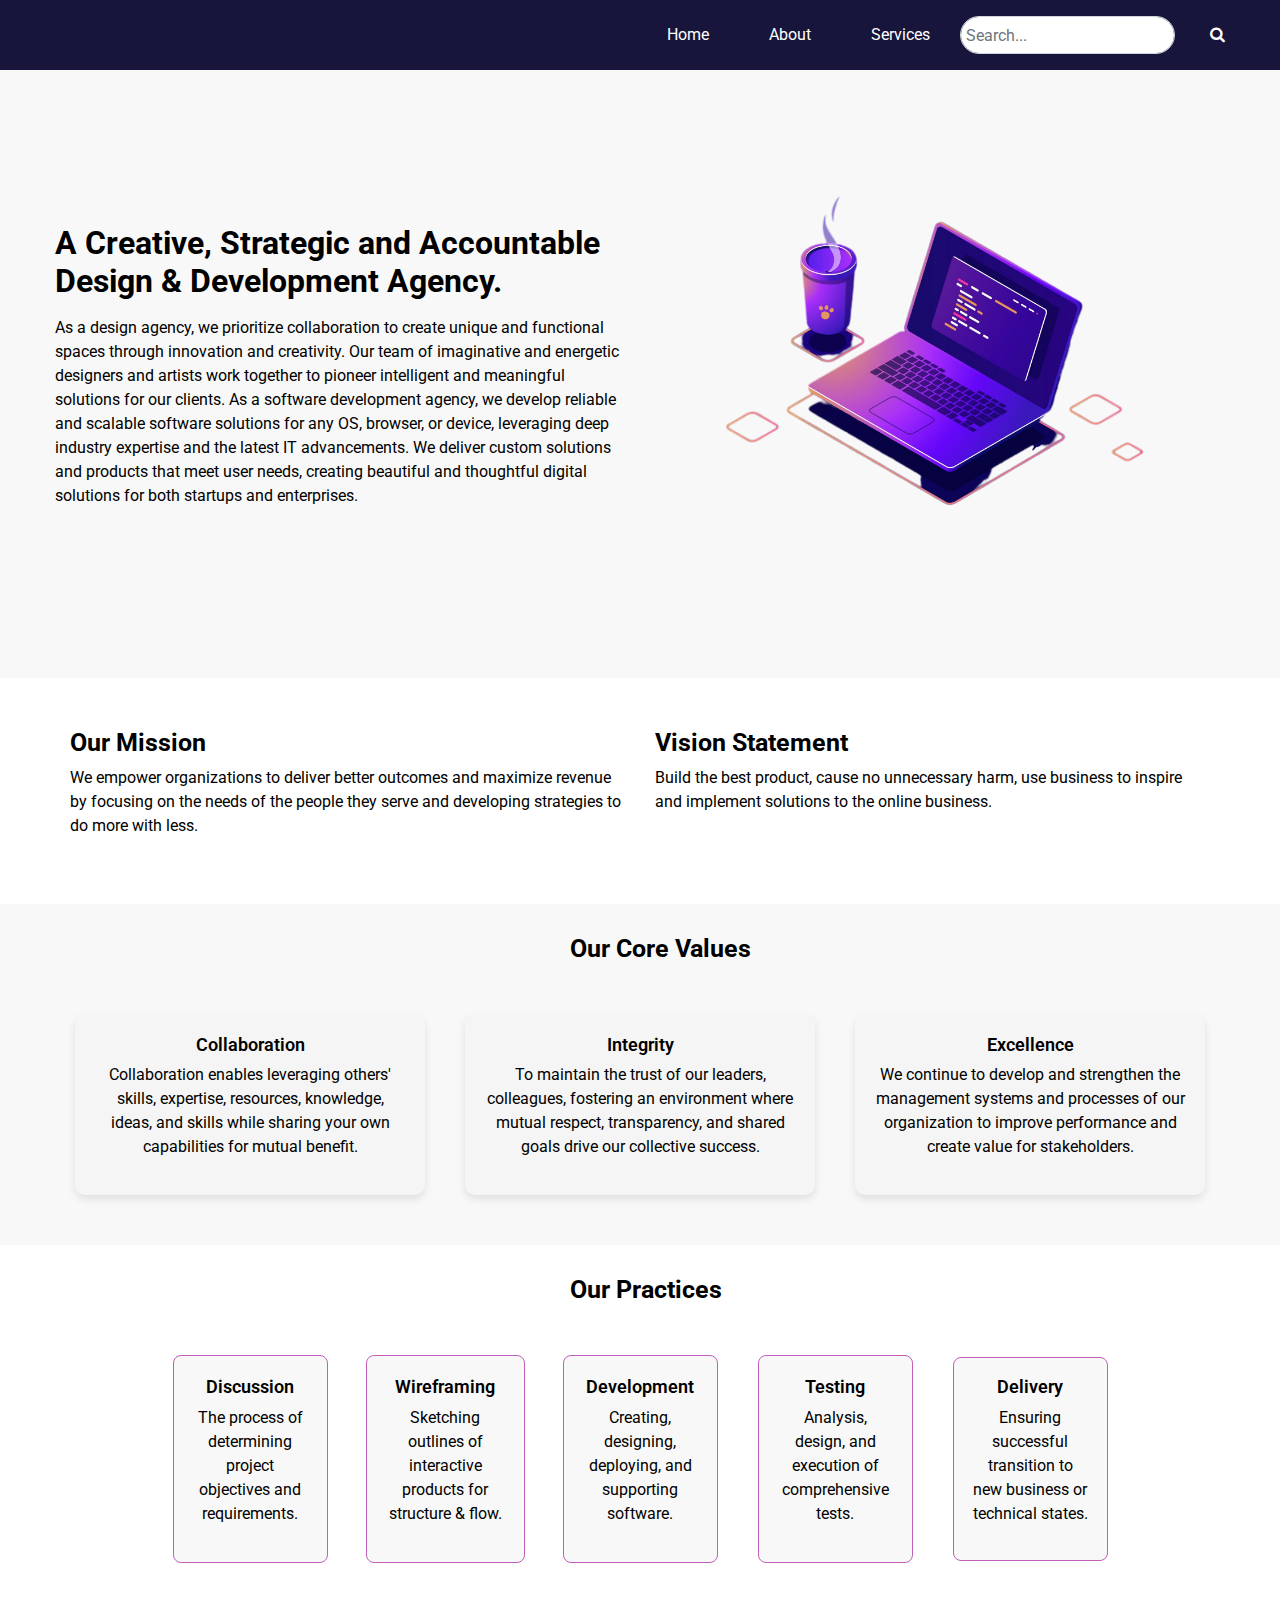
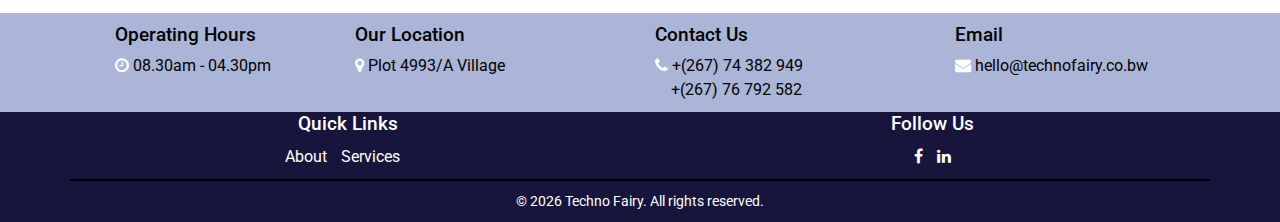
==== commit 30e9b73f: "The third changes" ====
--- a/about.html
+++ b/about.html
@@ -55,13 +55,11 @@
               <li class="nav-item">
                 <a class="nav-link" href="service.html">Services</a>
               </li>
-              <li class="nav-item">
-                <a class="nav-link" href="cs.html">Contact Us</a>
-              </li> 
             </ul>
             <div class="quote_btn-container">
-              <form class="form-inline">
-                <button class="btn   nav_search-btn" type="submit">
+              <form class="form-inline" style="display: flex; align-items: center;">
+                <input type="text" class="form-control" placeholder="Search..." style="background-color: white; padding: 5px 5px; border-radius: 20px; margin-right: 5px;">
+                <button class="btn nav_search-btn" type="submit" style=" border: none; color: white; padding: 5px 10px; border-radius: 4px;">
                   <i class="fa fa-search" aria-hidden="true"></i>
                 </button>
               </form>
@@ -107,15 +105,15 @@
     <div class="row">
       <div class="col-md-6">
         <div class="mission-box" style="text-align: left;">
-          <h2><b>Our Mission</b></h2>
-          <p>
+          <h2 style="color: black; font-size: 25px;"><b>Our Mission</b></h2>
+          <p style="color: black;">
             We empower organizations to deliver better outcomes and maximize revenue by focusing on the needs of the people they serve and developing strategies to do more with less.</p>
         </div>
       </div>
       <div class="col-md-6">
-        <div class="vision-box" style="text-align: right;">
-          <h2><b>Vision Statement</b></h2>
-          <p>Build the best product, 
+        <div class="vision-box" style="text-align: left;">
+          <h2 style="color: black; font-size: 25px;"><b>Vision Statement</b></h2>
+          <p style="color: black;">Build the best product, 
             cause no unnecessary 
             harm, use business to
             inspire and implement 
@@ -130,29 +128,29 @@
 
 
 <!-- core values section -->
-<section class="core_values_section layout_padding" style="background-color: #f8f8f8; padding: 50px 0;">
+<section class="core_values_section layout_padding" style="background-color: #f8f8f8; padding: 30px 0;">
   <div class="container">
     <div class="heading_container" style="text-align: center; margin-bottom: 30px;">
-      <h2 style="font-size: 36px; font-weight: 700; color: black;">Our Core Values</h2>
+      <h2 style="font-size: 25px; font-weight: 700; color: black; margin-left: 500px;">Our Core Values</h2>
     </div>
     <div class="row">
       <div class="col-md-4" style="text-align: center; padding: 20px;">
         <div class="value-box" style="background-color: #F5F5F5; border-radius: 10px; box-shadow: 0 4px 8px rgba(0, 0, 0, 0.1); padding: 20px;">
-          <h3 style="font-size: 24px; font-weight: 600; color: black;">Collaboration</h3>
+          <h3 style="font-size: 24px; font-weight: 600; color: black; font-size: 18px;">Collaboration</h3>
           <p style="color: #000000; font-size: 16px;">
             Collaboration enables leveraging others' skills, expertise, resources, knowledge, ideas, and skills while sharing your own capabilities for mutual benefit.</p>
         </div>
       </div>
       <div class="col-md-4" style="text-align: center; padding: 20px;">
         <div class="value-box" style="background-color: #F5F5F5; border-radius: 10px; box-shadow: 0 4px 8px rgba(0, 0, 0, 0.1); padding: 20px;">
-          <h3 style="font-size: 24px; font-weight: 600; color: black;">Integrity</h3>
+          <h3 style="font-size: 24px; font-weight: 600; color: black; font-size: 18px;">Integrity</h3>
           <p style="color: #000000; font-size: 16px;">
         To maintain the trust of our leaders, colleagues, fostering an environment where mutual respect, transparency, and shared goals drive our collective success.</p>
         </div>
       </div>
       <div class="col-md-4" style="text-align: center; padding: 20px;">
         <div class="value-box" style="background-color: #F5F5F5; border-radius: 10px; box-shadow: 0 4px 8px rgba(0, 0, 0, 0.1); padding: 20px;">
-          <h3 style="font-size: 24px; font-weight: 600; color: black;">Excellence</h3>
+          <h3 style="font-size: 24px; font-weight: 600; color: black; font-size: 18px;">Excellence</h3>
           <p style="color: #000000; font-size: 16px;">We continue to develop and 
             strengthen the management 
             systems and processes of our 
@@ -165,44 +163,44 @@
 </section>
 <!-- end core values section -->
 
-<section class="how_we_work_section layout_padding" style="background-color: #fff; padding: 50px 0;">
+<section class="how_we_work_section layout_padding" style="background-color: #fff; padding: 30px 0;">
   <div class="container">
     <div class="heading_container" style="text-align: center; margin-bottom: 30px;">
-      <h2 style="font-size: 36px; font-weight: 700; color: black;">Our Practices</h2>
+      <h2 style="font-size: 25px; font-weight: 700; color: black; margin-left: 500px;">Our Practices</h2>
     </div>
     <div class="row" style="display: flex; align-items: center; justify-content: center;">
-      <div class="col-md-3" style="text-align: center; padding: 20px;">
+      <div class="col-md-2" style="text-align: center; padding: 20px;">
         <div class="work-step" style="padding: 20px; border: 1px solid #c25ebb; border-radius: 8px; background-color: #f8f8f8;">
-          <div class="step-number" style="font-size: 20px; font-weight: 700; color: #17153B;">1</div>
-          <h3 style="font-size: 24px; font-weight: 600; color: #17153B;">Discussion</h3>
+          <!--<div class="step-number" style="font-size: 20px; font-weight: 700; color: #17153B;">1</div>-->
+          <h3 style="font-size: 18px; font-weight: 600; color: black;">Discussion</h3>
           <p style="color: #000000; font-size: 16px;">The process of determining project objectives and requirements.</p>
         </div>
       </div>
-      <div class="col-md-3" style="text-align: center; padding: 20px;">
+      <div class="col-md-2" style="text-align: center; padding: 18px;">
         <div class="work-step" style="padding: 20px; border: 1px solid #c25ebb; border-radius: 8px; background-color: #f8f8f8;">
-          <div class="step-number" style="font-size: 20px; font-weight: 700; color: #17153B">2</div>
-          <h3 style="font-size: 24px; font-weight: 600; color: #17153B;">Wireframing</h3>
-          <p style="color: #000000; font-size: 16px;">Sketching outlines of interactive products for structure and flow.</p>
-        </div>
-      </div>
-      <div class="col-md-3" style="text-align: center; padding: 20px;">
+          <!--<div class="step-number" style="font-size: 20px; font-weight: 700; color: #17153B">2</div>-->
+          <h3 style="font-size: 18px; font-weight: 600; color: black;">Wireframing</h3>
+          <p style="color: #000000; font-size: 16px;">Sketching outlines of interactive products for structure & flow.</p>
+        </div>
+      </div>
+      <div class="col-md-2" style="text-align: center; padding: 20px;">
         <div class="work-step" style="padding: 20px; border: 1px solid #c25ebb; border-radius: 8px; background-color: #f8f8f8;">
-          <div class="step-number" style="font-size: 20px; font-weight: 700; color: #17153B;">3</div>
-          <h3 style="font-size: 24px; font-weight: 600; color: #17153B;">Development</h3>
+         <!-- <div class="step-number" style="font-size: 20px; font-weight: 700; color: #17153B;">3</div>-->
+          <h3 style="font-size: 18px; font-weight: 600; color: black;">Development</h3>
           <p style="color: #000000; font-size: 16px;">Creating, designing, deploying, and supporting software.</p>
         </div>
       </div>
-      <div class="col-md-3" style="text-align: center; padding: 20px;">
+      <div class="col-md-2" style="text-align: center; padding: 20px;">
         <div class="work-step" style="padding: 20px; border: 1px solid #c25ebb; border-radius: 8px; background-color: #f8f8f8;">
-          <div class="step-number" style="font-size: 20px; font-weight: 700; color: #17153B;">4</div>
-          <h3 style="font-size: 24px; font-weight: 600; color: #17153B;">Testing</h3>
+          <!--<div class="step-number" style="font-size: 20px; font-weight: 700; color: #17153B;">4</div>-->
+          <h3 style="font-size: 18px; font-weight: 600; color: black;">Testing</h3>
           <p style="color: #000000; font-size: 16px;">Analysis, design, and execution of comprehensive tests.</p>
         </div>
       </div>
-      <div class="col-md-3" style="text-align: center; padding: 20px;">
-        <div class="work-step" style="padding: 20px; border: 1px solid #c25ebb; border-radius: 8px; background-color: #f8f8f8;">
-          <div class="step-number" style="font-size: 20px; font-weight: 700; color: #17153B;">5</div>
-          <h3 style="font-size: 24px; font-weight: 600; color: #17153B;">Delivery</h3>
+      <div class="col-md-2" style="text-align: center; padding: 20px;">
+        <div class="work-step" style="padding: 18px; border: 1px solid #c25ebb; border-radius: 8px; background-color: #f8f8f8;">
+          <!--<div class="step-number" style="font-size: 20px; font-weight: 700; color: #17153B;">5</div>-->
+          <h3 style="font-size: 18px; font-weight: 600; color: black;">Delivery</h3>
           <p style="color: #000000; font-size: 16px;">Ensuring successful transition to new business or technical states.</p>
         </div>
       </div>
@@ -210,44 +208,44 @@
   </div>
 </section>
 
- <!-- info section -->
-
- <section class="info_section layout_padding2" style="padding: 20px 0;">
-  <div class="container" style="max-width: 1300px;">
+<!-- info section -->
+
+<section class="info_section layout_padding2" style="padding: 10px 0;">
+  <div class="container" style="max-width: 1200px;">
     <div class="row">
       <div class="col-md-3">
-        <h3 style="font-size: 20px; margin-left: 60px;">Operating Hours</h3>
+        <h3 style="font-size: 1.2em; margin-left: 60px;">Operating Hours</h3>
         <div class="contact_link_box">
           <a href="#">
-            <i class="fa fa-clock-o" aria-hidden="true" style="color: #F8A35B; margin-left: 60px;"></i>
-            <span style="color: white;">08.30am - 04.30pm</span>
+            <i class="fa fa-clock-o" aria-hidden="true" style="color: white; margin-left: 60px;"></i>
+            <span style="color: black; font-size: 16px;">08.30am - 04.30pm</span>
           </a>
         </div>
       </div>
       <div class="col-md-3">
-        <h3 style="font-size: 20px;">Our Location</h3>
+        <h3 style="font-size: 1.2em;">Our Location</h3>
         <div class="contact_link_box">
           <a href="https://maps.app.goo.gl/2F6ZNDBinapbPQJp9" target="_blank" rel="noopener">
-            <i class="fa fa-map-marker" aria-hidden="true" style="color: #F8A35B;"></i>
-            <span style="color: white;">Plot 4993/A Village</span>
+            <i class="fa fa-map-marker" aria-hidden="true" style="color: white;"></i>
+            <span style="color: black; font-size: 16px;">Plot 4993/A Village</span>
           </a>
         </div>
       </div>
       <div class="col-md-3">
-        <h3 style="font-size: 20px;">Contact Us</h3>
+        <h3 style="font-size: 1.2em;">Contact Us</h3>
         <div class="contact_link_box">
           <a href="#">
-            <i class="fa fa-phone" aria-hidden="true" style="color: #F8A35B;"></i>
-            <span style="color: white">+(267) 74 382 949, +(267) 76 792 582</span>
+            <i class="fa fa-phone" aria-hidden="true" style="color: white;"></i>
+            <span style="color: black; font-size: 16px;">+(267) 74 382 949 <br> &nbsp;&nbsp;&nbsp;&nbsp;+(267) 76 792 582</span>
           </a>
         </div>
       </div>
           <div class="col-md-3">
-            <h3 style="font-size: 20px;">Email</h3>
+            <h3 style="font-size: 1.2em;">Email</h3>
             <div class="contact_link_box">
               <a href="#">
-                <i class="fa fa-envelope" aria-hidden="true" style="color: #F8A35B;"></i>
-                <span style="color: white;">hello@technofairy.co.bw</span>
+                <i class="fa fa-envelope" aria-hidden="true" style="color: white;"></i>
+                <span style="color: black;font-size: 16px;">hello@technofairy.co.bw</span>
               </a>
             </div>
           </div>
@@ -263,22 +261,32 @@
   <div class="container">
     <div class="row">
       <div class="col-md-6">
-        <h3 style="color: white;">Quick Links</h3>
-        <ul>
-          <a href="about.html" style="color: #F8A35B;">About</a>&nbsp;&nbsp;&nbsp;&nbsp;
-          <a href="service.html" style="color: #F8A35B;">Services</a>&nbsp;&nbsp;&nbsp;&nbsp;
-          <a href="cs.html" style="color: #F8A35B;">Contact Us</a>
+        <h3 style="color: white; font-size: 1.2em; margin-bottom: 10px;">Quick Links</h3>
+        <ul style="list-style: none; padding: 0; margin: 0;">
+          <li style="display: inline-block; margin-right: 10px;">
+            <a href="about.html" style="color: white;">About</a>
+          </li>
+          <li style="display: inline-block; margin-right: 10px;">
+            <a href="service.html" style="color: white;">Services</a>
+          </li>
+         <!-- <li style="display: inline-block; margin-right: 10px;">
+            <a href="cs.html" style="color: white;">Contact Us</a>
+          </li>-->
         </ul>
       </div>
       <div class="col-md-6">
-        <h3 style="color: white;">Follow Us</h3>
-        <div class="social-links" >
-          <a href="https://www.facebook.com/technofairy" target="_blank" rel="noopener"><i class="fa fa-facebook" style="color: #F8A35B;"></i></a>&nbsp;&nbsp;&nbsp;
-          <a href="https://www.linkedin.com/company/techno-fairy/about/" target="_blank" rel="noopener"><i class="fa fa-linkedin" style="color: #F8A35B;"></i></a>&nbsp;&nbsp;&nbsp;
-        </div>
-      </div>
-    </div>
-    <p style="color: #F8A35B;">&copy; <span id="displayYear" ></span> Techno Fairy. All rights reserved.</p>
+        <h3 style="color: white; font-size: 1.2em; margin-bottom: 10px;">Follow Us</h3>
+        <div class="social-links">
+          <a href="https://www.facebook.com/technofairy" target="_blank" rel="noopener">
+            <i class="fa fa-facebook" style="color: white;"></i>
+          </a>
+          <a href="https://www.linkedin.com/company/techno-fairy/about/" target="_blank" rel="noopener">
+            <i class="fa fa-linkedin" style="color: white; margin-left: 10px;"></i>
+          </a>
+        </div>
+      </div>
+    </div>
+    <p style="color: white; font-size: 0.9em; margin-top: 10px;">&copy; <span id="displayYear"></span> Techno Fairy. All rights reserved.</p>
   </div>
 </footer>
 <!-- footer section -->
--- a/css/style.css
+++ b/css/style.css
@@ -138,6 +138,10 @@
   margin: 10px 15px;
   color: #ffffff;
   text-align: center;
+  text-transform: lowercase;
+}
+
+.custom_nav-container .navbar-nav .nav-item .nav-link:first-letter {
   text-transform: uppercase;
 }
 
@@ -933,4 +937,30 @@
   align-items: center;
   height: 100%;
 }
+
+/* Chat Button Styling */
+.chat-button {
+  position: fixed;
+  bottom: 20px; /* Distance from the bottom */
+  right: 20px;  /* Distance from the right */
+  background-color: white; /* Button color */
+  color: black;
+  border-radius: 50%;
+  width: 50px;
+  height: 50px;
+  display: flex;
+  align-items: center;
+  justify-content: center;
+  box-shadow: 0 4px 8px rgba(0, 0, 0, 0.2);
+  text-decoration: none;
+  font-size: 24px;
+  transition: background-color 0.3s ease;
+  z-index: 1000; /* Ensure it's above other content */
+}
+.chat-button i {
+  margin: 0;
+}
+
+
+
 /*# sourceMappingURL=style.css.map */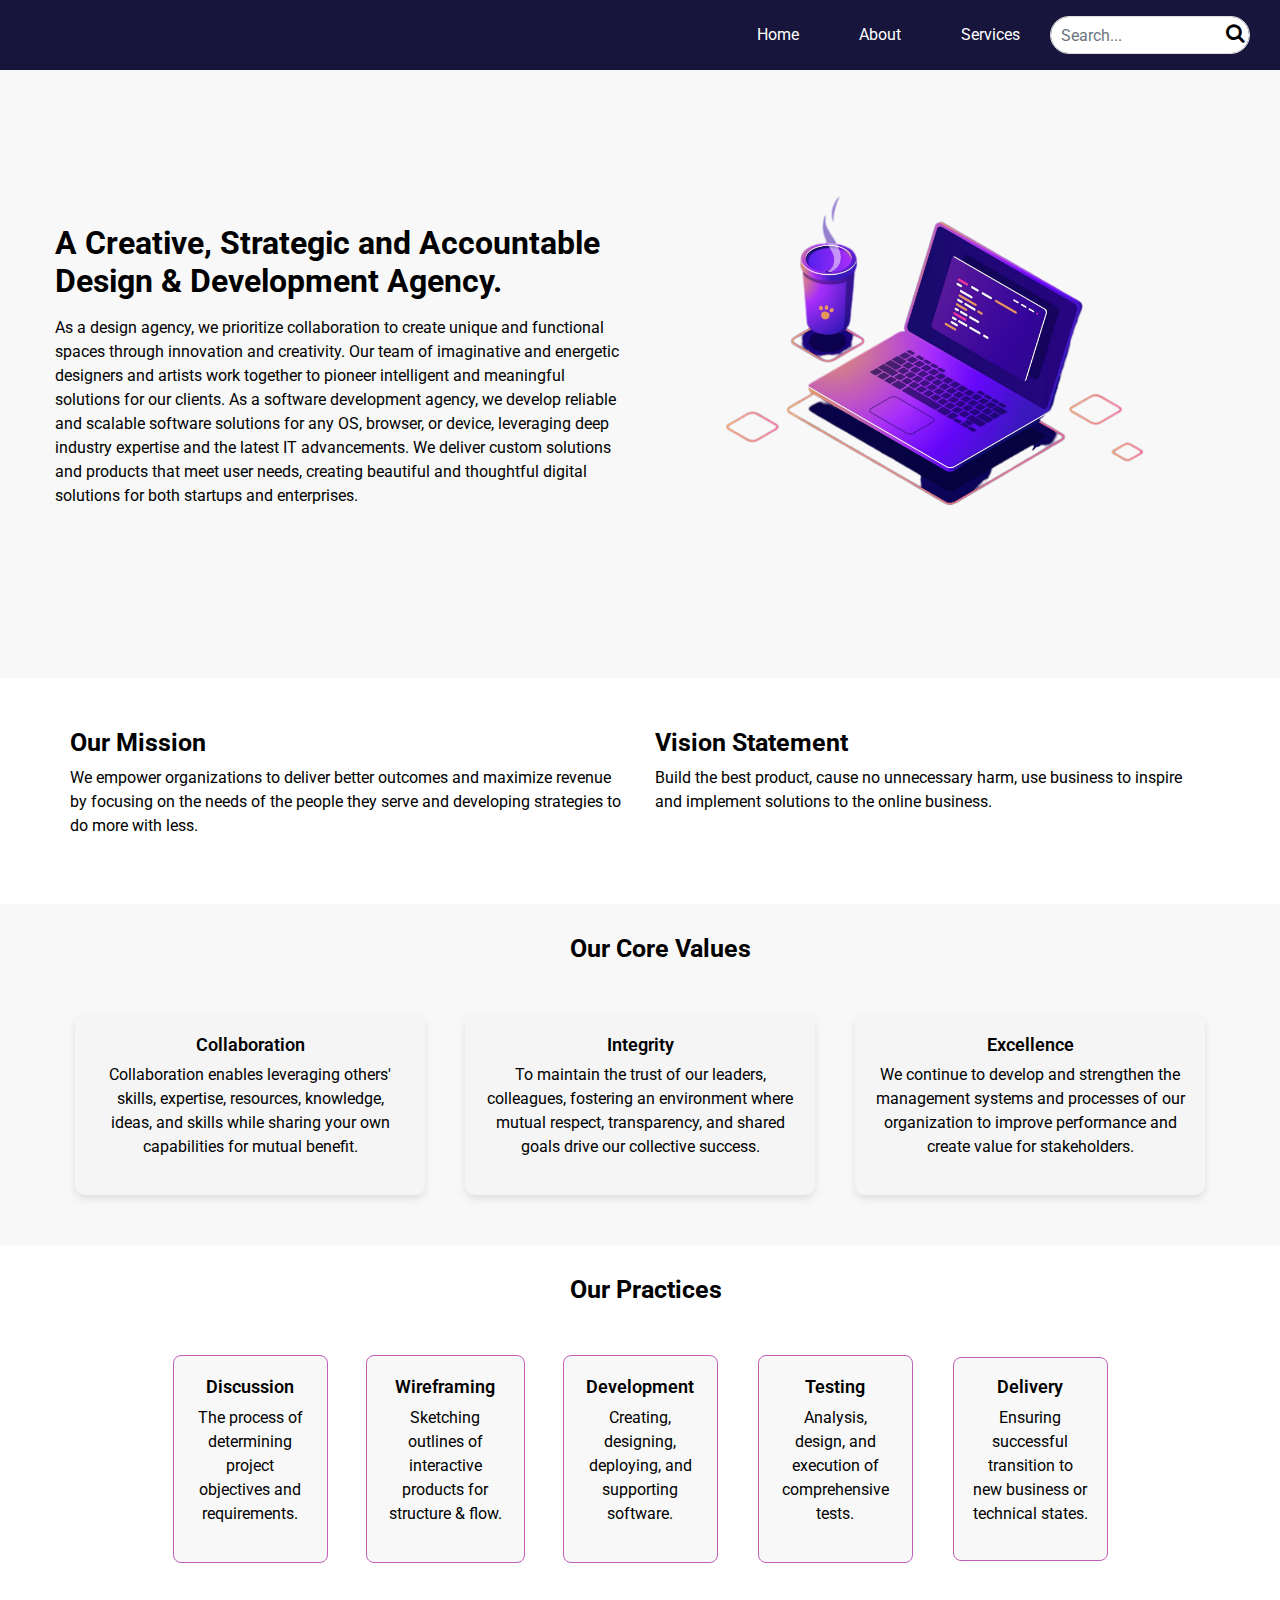
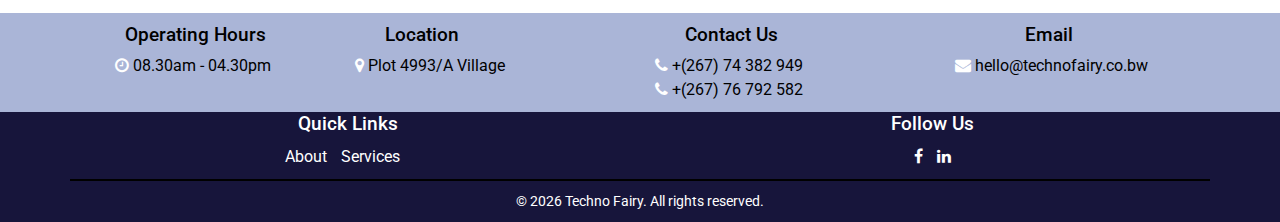
==== commit f046ca79: "Changes" ====
--- a/about.html
+++ b/about.html
@@ -57,10 +57,10 @@
               </li>
             </ul>
             <div class="quote_btn-container">
-              <form class="form-inline" style="display: flex; align-items: center;">
-                <input type="text" class="form-control" placeholder="Search..." style="background-color: white; padding: 5px 5px; border-radius: 20px; margin-right: 5px;">
-                <button class="btn nav_search-btn" type="submit" style=" border: none; color: white; padding: 5px 10px; border-radius: 4px;">
-                  <i class="fa fa-search" aria-hidden="true"></i>
+              <form class="form-inline" style="display: flex; align-items: center; position: relative;">
+                <input type="text" class="form-control" placeholder="Search..." style="background-color: white; padding: 5px 35px 5px 10px; border-radius: 20px; margin-right: 5px; border: 1px solid #ddd; width: 200px;">
+                <button type="submit" style="position: absolute; right: 10px; top: 50%; transform: translateY(-50%); border: none; background: transparent; cursor: pointer; padding: 0;">
+                  <i class="fa fa-search" aria-hidden="true" style="font-size: 20px; color: black;"></i>
                 </button>
               </form>
             </div>
@@ -214,7 +214,7 @@
   <div class="container" style="max-width: 1200px;">
     <div class="row">
       <div class="col-md-3">
-        <h3 style="font-size: 1.2em; margin-left: 60px;">Operating Hours</h3>
+        <h3 style="font-size: 1.2em; margin-left: 70px;">Operating Hours</h3>
         <div class="contact_link_box">
           <a href="#">
             <i class="fa fa-clock-o" aria-hidden="true" style="color: white; margin-left: 60px;"></i>
@@ -223,7 +223,7 @@
         </div>
       </div>
       <div class="col-md-3">
-        <h3 style="font-size: 1.2em;">Our Location</h3>
+        <h3 style="font-size: 1.2em; margin-left: 30px;">Location</h3>
         <div class="contact_link_box">
           <a href="https://maps.app.goo.gl/2F6ZNDBinapbPQJp9" target="_blank" rel="noopener">
             <i class="fa fa-map-marker" aria-hidden="true" style="color: white;"></i>
@@ -232,16 +232,18 @@
         </div>
       </div>
       <div class="col-md-3">
-        <h3 style="font-size: 1.2em;">Contact Us</h3>
+        <h3 style="font-size: 1.2em; margin-left: 30px;">Contact Us</h3>
         <div class="contact_link_box">
           <a href="#">
             <i class="fa fa-phone" aria-hidden="true" style="color: white;"></i>
-            <span style="color: black; font-size: 16px;">+(267) 74 382 949 <br> &nbsp;&nbsp;&nbsp;&nbsp;+(267) 76 792 582</span>
+            <span style="color: black; font-size: 16px;">+(267) 74 382 949</span><br>
+            <i class="fa fa-phone" aria-hidden="true" style="color: white;"></i>
+            <span style="color: black; font-size: 16px;">+(267) 76 792 582</span>
           </a>
         </div>
       </div>
           <div class="col-md-3">
-            <h3 style="font-size: 1.2em;">Email</h3>
+            <h3 style="font-size: 1.2em; margin-left: 70px;">Email</h3>
             <div class="contact_link_box">
               <a href="#">
                 <i class="fa fa-envelope" aria-hidden="true" style="color: white;"></i>
@@ -254,7 +256,6 @@
     </div>
   </div>
 </section>
-
 
 <!-- end info section -->
 <footer class="footer_section">
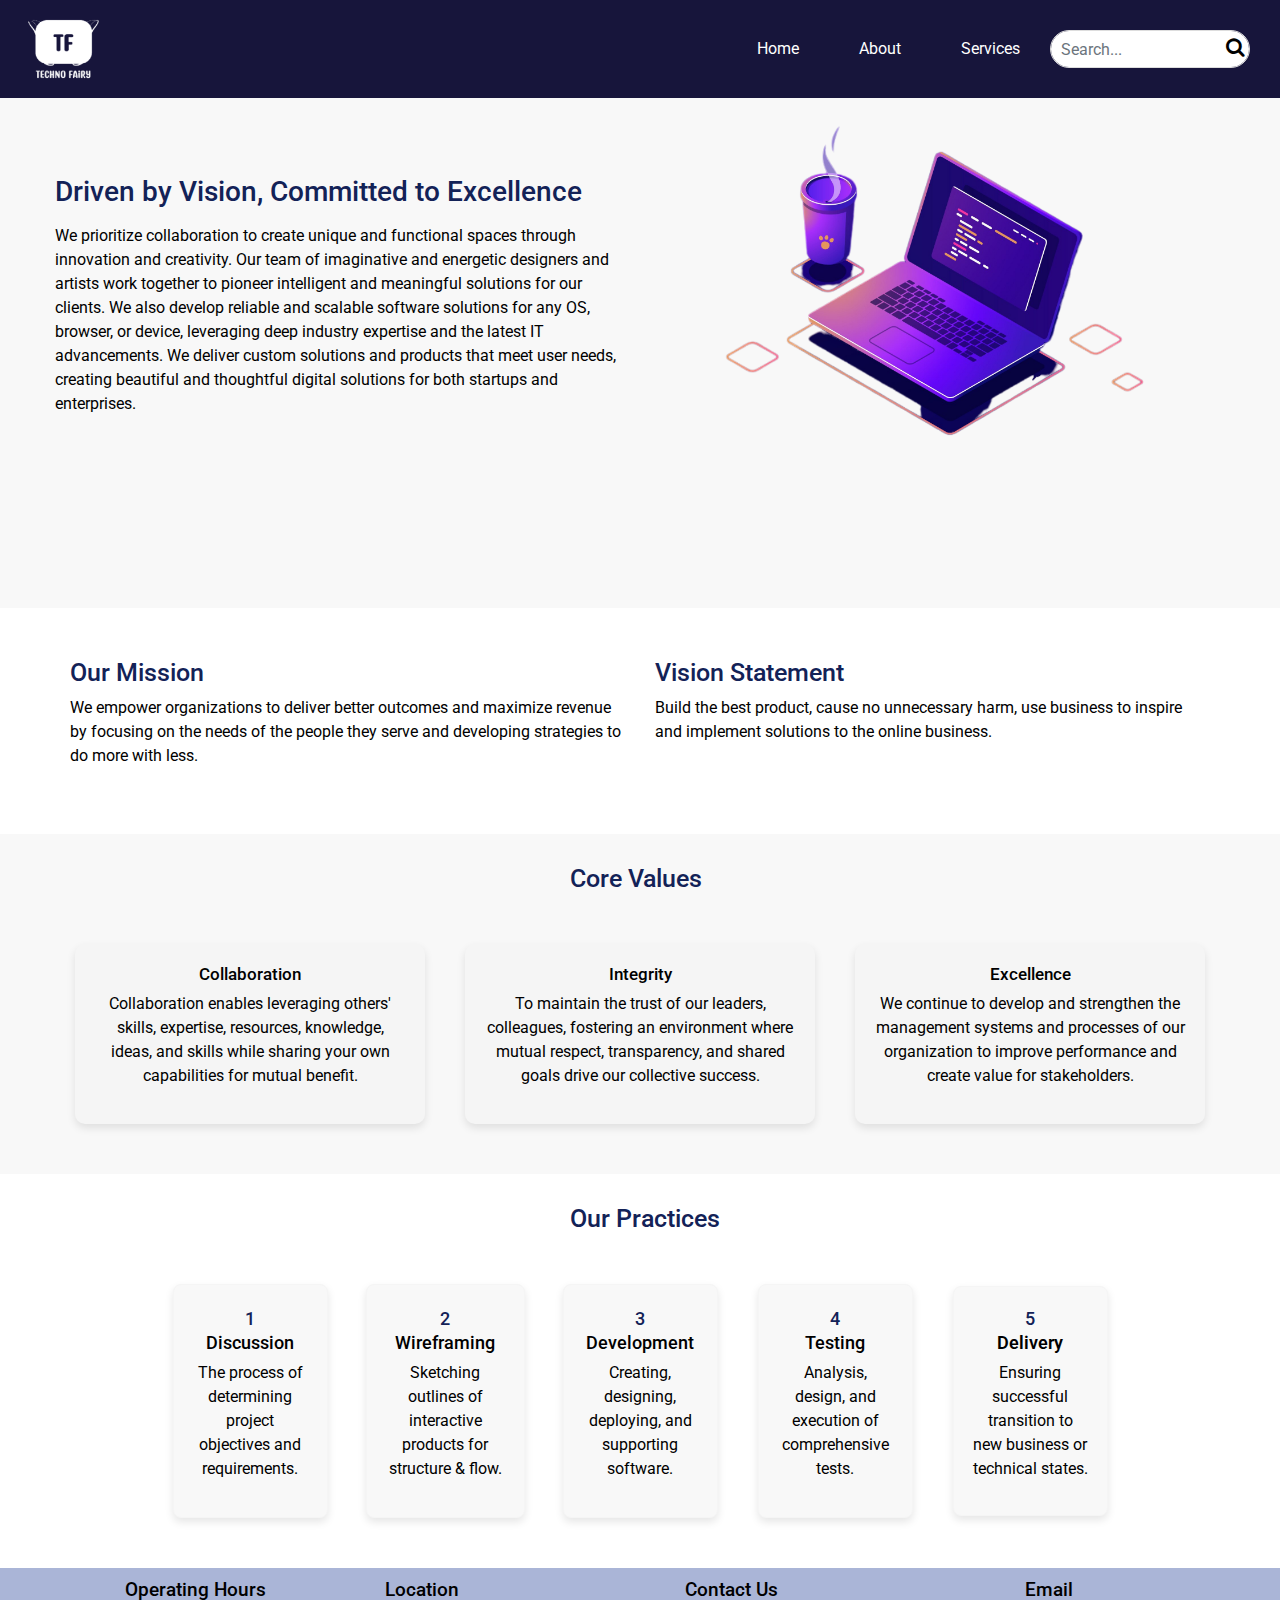
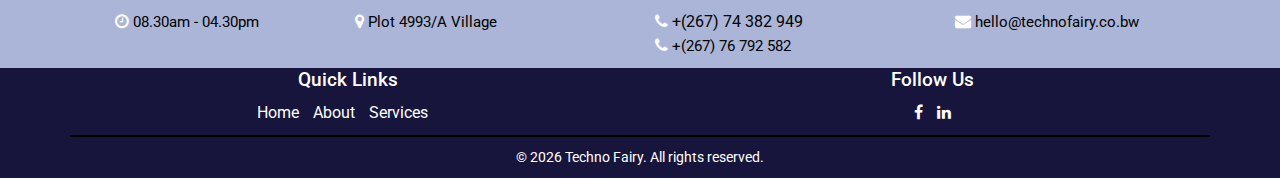
==== commit 0165a9f0: "Changes" ====
--- a/about.html
+++ b/about.html
@@ -39,11 +39,10 @@
     <header class="header_section">
       <div class="container-fluid">
         <nav class="navbar navbar-expand-lg custom_nav-container ">
-        
-          <button class="navbar-toggler" type="button" data-toggle="collapse" data-target="#navbarSupportedContent" aria-controls="navbarSupportedContent" aria-expanded="false" aria-label="Toggle navigation">
-            <span class=""> </span>
-          </button>
-
+          <!-- Logo section -->
+          <a class="navbar-brand" href="index.html">
+            <img src="images/Mask group.png" alt="Logo" class="logo-img">
+          </a>
           <div class="collapse navbar-collapse" id="navbarSupportedContent">
             <ul class="navbar-nav  ml-auto">
               <li class="nav-item ">
@@ -79,12 +78,12 @@
         <div class="col-md-6">
           <div class="detail-box">
             <div class="heading_container">
-              <h2 style="color: #000000;">
-                A Creative, Strategic and Accountable Design & Development Agency.
+              <h2 style="color: #132257; font-size: 28px; font-weight: 500;">
+                Driven by Vision, Committed to Excellence
               </h2>
             </div>
-            <p  style="color: #000000;">
-              As a design agency, we prioritize collaboration to create unique and functional spaces through innovation and creativity. Our team of imaginative and energetic designers and artists work together to pioneer intelligent and meaningful solutions for our clients. As a software development agency, we develop reliable and scalable software solutions for any OS, browser, or device, leveraging deep industry expertise and the latest IT advancements. We deliver custom solutions and products that meet user needs, creating beautiful and thoughtful digital solutions for both startups and enterprises. </p>
+            <p  style="color: #000000; font-size: 16px;">
+              We prioritize collaboration to create unique and functional spaces through innovation and creativity. Our team of imaginative and energetic designers and artists work together to pioneer intelligent and meaningful solutions for our clients. We also develop reliable and scalable software solutions for any OS, browser, or device, leveraging deep industry expertise and the latest IT advancements. We deliver custom solutions and products that meet user needs, creating beautiful and thoughtful digital solutions for both startups and enterprises. </p>
           </div>
         </div>
         <div class="col-md-6 ">
@@ -105,14 +104,14 @@
     <div class="row">
       <div class="col-md-6">
         <div class="mission-box" style="text-align: left;">
-          <h2 style="color: black; font-size: 25px;"><b>Our Mission</b></h2>
+          <h2 style="color: #132257; font-size: 25px; font-weight: 500;">Our Mission</h2>
           <p style="color: black;">
             We empower organizations to deliver better outcomes and maximize revenue by focusing on the needs of the people they serve and developing strategies to do more with less.</p>
         </div>
       </div>
       <div class="col-md-6">
         <div class="vision-box" style="text-align: left;">
-          <h2 style="color: black; font-size: 25px;"><b>Vision Statement</b></h2>
+          <h2 style="color: #132257; font-size: 25px; font-weight: 500;">Vision Statement</h2>
           <p style="color: black;">Build the best product, 
             cause no unnecessary 
             harm, use business to
@@ -131,30 +130,30 @@
 <section class="core_values_section layout_padding" style="background-color: #f8f8f8; padding: 30px 0;">
   <div class="container">
     <div class="heading_container" style="text-align: center; margin-bottom: 30px;">
-      <h2 style="font-size: 25px; font-weight: 700; color: black; margin-left: 500px;">Our Core Values</h2>
+      <h2 style="font-size: 25px; font-weight: 500; color: #132257; margin-left: 500px;">Core Values</h2>
     </div>
     <div class="row">
       <div class="col-md-4" style="text-align: center; padding: 20px;">
         <div class="value-box" style="background-color: #F5F5F5; border-radius: 10px; box-shadow: 0 4px 8px rgba(0, 0, 0, 0.1); padding: 20px;">
-          <h3 style="font-size: 24px; font-weight: 600; color: black; font-size: 18px;">Collaboration</h3>
+          <h3 style="font-size: 24px; font-weight: 500; color: black; font-size: 17px;">Collaboration</h3>
           <p style="color: #000000; font-size: 16px;">
             Collaboration enables leveraging others' skills, expertise, resources, knowledge, ideas, and skills while sharing your own capabilities for mutual benefit.</p>
         </div>
       </div>
       <div class="col-md-4" style="text-align: center; padding: 20px;">
         <div class="value-box" style="background-color: #F5F5F5; border-radius: 10px; box-shadow: 0 4px 8px rgba(0, 0, 0, 0.1); padding: 20px;">
-          <h3 style="font-size: 24px; font-weight: 600; color: black; font-size: 18px;">Integrity</h3>
+          <h3 style="font-size: 24px; font-weight: 500; color: black; font-size: 17px;">Integrity</h3>
           <p style="color: #000000; font-size: 16px;">
         To maintain the trust of our leaders, colleagues, fostering an environment where mutual respect, transparency, and shared goals drive our collective success.</p>
         </div>
       </div>
       <div class="col-md-4" style="text-align: center; padding: 20px;">
         <div class="value-box" style="background-color: #F5F5F5; border-radius: 10px; box-shadow: 0 4px 8px rgba(0, 0, 0, 0.1); padding: 20px;">
-          <h3 style="font-size: 24px; font-weight: 600; color: black; font-size: 18px;">Excellence</h3>
+          <h3 style="font-size: 24px; font-weight: 500; color: black; font-size: 17px;">Excellence</h3>
           <p style="color: #000000; font-size: 16px;">We continue to develop and 
             strengthen the management 
             systems and processes of our 
-            organization to improve performance and create value 
+            organization to improve performance and create value 
             for stakeholders.</p>
         </div>
       </div>
@@ -166,40 +165,40 @@
 <section class="how_we_work_section layout_padding" style="background-color: #fff; padding: 30px 0;">
   <div class="container">
     <div class="heading_container" style="text-align: center; margin-bottom: 30px;">
-      <h2 style="font-size: 25px; font-weight: 700; color: black; margin-left: 500px;">Our Practices</h2>
+      <h2 style="font-size: 25px; font-weight: 500; color: #132257; margin-left: 500px;">Our Practices</h2>
     </div>
     <div class="row" style="display: flex; align-items: center; justify-content: center;">
       <div class="col-md-2" style="text-align: center; padding: 20px;">
-        <div class="work-step" style="padding: 20px; border: 1px solid #c25ebb; border-radius: 8px; background-color: #f8f8f8;">
-          <!--<div class="step-number" style="font-size: 20px; font-weight: 700; color: #17153B;">1</div>-->
-          <h3 style="font-size: 18px; font-weight: 600; color: black;">Discussion</h3>
+        <div class="work-step" style="padding: 20px; border: 1px solid #F5F5F5; border-radius: 8px; background-color: #f8f8f8; box-shadow: 0 4px 8px rgba(0, 0, 0, 0.1)">
+          <div class="step-number" style="font-size: 18px; font-weight: 500; color: #132257;">1</div>
+          <h3 style="font-size: 18px; font-weight: 500; color: black;">Discussion</h3>
           <p style="color: #000000; font-size: 16px;">The process of determining project objectives and requirements.</p>
         </div>
       </div>
       <div class="col-md-2" style="text-align: center; padding: 18px;">
-        <div class="work-step" style="padding: 20px; border: 1px solid #c25ebb; border-radius: 8px; background-color: #f8f8f8;">
-          <!--<div class="step-number" style="font-size: 20px; font-weight: 700; color: #17153B">2</div>-->
-          <h3 style="font-size: 18px; font-weight: 600; color: black;">Wireframing</h3>
+        <div class="work-step" style="padding: 20px; border: 1px solid #F5F5F5; border-radius: 8px; background-color: #f8f8f8; box-shadow: 0 4px 8px rgba(0, 0, 0, 0.1)">
+          <div class="step-number" style="font-size: 18px; font-weight: 500; color: #132257">2</div>
+          <h3 style="font-size: 18px; font-weight: 500; color: black;">Wireframing</h3>
           <p style="color: #000000; font-size: 16px;">Sketching outlines of interactive products for structure & flow.</p>
         </div>
       </div>
       <div class="col-md-2" style="text-align: center; padding: 20px;">
-        <div class="work-step" style="padding: 20px; border: 1px solid #c25ebb; border-radius: 8px; background-color: #f8f8f8;">
-         <!-- <div class="step-number" style="font-size: 20px; font-weight: 700; color: #17153B;">3</div>-->
-          <h3 style="font-size: 18px; font-weight: 600; color: black;">Development</h3>
+        <div class="work-step" style="padding: 20px; border: 1px solid #F5F5F5; border-radius: 8px; background-color: #f8f8f8; box-shadow: 0 4px 8px rgba(0, 0, 0, 0.1)">
+          <div class="step-number" style="font-size: 18px; font-weight: 500; color: #132257;">3</div>
+          <h3 style="font-size: 18px; font-weight: 500; color: black;">Development</h3>
           <p style="color: #000000; font-size: 16px;">Creating, designing, deploying, and supporting software.</p>
         </div>
       </div>
       <div class="col-md-2" style="text-align: center; padding: 20px;">
-        <div class="work-step" style="padding: 20px; border: 1px solid #c25ebb; border-radius: 8px; background-color: #f8f8f8;">
-          <!--<div class="step-number" style="font-size: 20px; font-weight: 700; color: #17153B;">4</div>-->
-          <h3 style="font-size: 18px; font-weight: 600; color: black;">Testing</h3>
+        <div class="work-step" style="padding: 20px; border: 1px solid #F5F5F5; border-radius: 8px; background-color: #f8f8f8; box-shadow: 0 4px 8px rgba(0, 0, 0, 0.1)">
+          <div class="step-number" style="font-size: 18px; font-weight: 500; color: #132257;">4</div>
+          <h3 style="font-size: 18px; font-weight: 500; color: black;">Testing</h3>
           <p style="color: #000000; font-size: 16px;">Analysis, design, and execution of comprehensive tests.</p>
         </div>
       </div>
       <div class="col-md-2" style="text-align: center; padding: 20px;">
-        <div class="work-step" style="padding: 18px; border: 1px solid #c25ebb; border-radius: 8px; background-color: #f8f8f8;">
-          <!--<div class="step-number" style="font-size: 20px; font-weight: 700; color: #17153B;">5</div>-->
+        <div class="work-step" style="padding: 18px; border: 1px solid #F5F5F5; border-radius: 8px; background-color: #f8f8f8; box-shadow: 0 4px 8px rgba(0, 0, 0, 0.1)">
+          <div class="step-number" style="font-size: 18px; font-weight: 500; color: #132257;">5</div>
           <h3 style="font-size: 18px; font-weight: 600; color: black;">Delivery</h3>
           <p style="color: #000000; font-size: 16px;">Ensuring successful transition to new business or technical states.</p>
         </div>
@@ -218,7 +217,7 @@
         <div class="contact_link_box">
           <a href="#">
             <i class="fa fa-clock-o" aria-hidden="true" style="color: white; margin-left: 60px;"></i>
-            <span style="color: black; font-size: 16px;">08.30am - 04.30pm</span>
+            <span style="color: black; font-size: 15px;">08.30am - 04.30pm</span>
           </a>
         </div>
       </div>
@@ -227,7 +226,7 @@
         <div class="contact_link_box">
           <a href="https://maps.app.goo.gl/2F6ZNDBinapbPQJp9" target="_blank" rel="noopener">
             <i class="fa fa-map-marker" aria-hidden="true" style="color: white;"></i>
-            <span style="color: black; font-size: 16px;">Plot 4993/A Village</span>
+            <span style="color: black; font-size: 15px;">Plot 4993/A Village</span>
           </a>
         </div>
       </div>
@@ -238,7 +237,7 @@
             <i class="fa fa-phone" aria-hidden="true" style="color: white;"></i>
             <span style="color: black; font-size: 16px;">+(267) 74 382 949</span><br>
             <i class="fa fa-phone" aria-hidden="true" style="color: white;"></i>
-            <span style="color: black; font-size: 16px;">+(267) 76 792 582</span>
+            <span style="color: black; font-size: 15px;">+(267) 76 792 582</span>
           </a>
         </div>
       </div>
@@ -247,7 +246,7 @@
             <div class="contact_link_box">
               <a href="#">
                 <i class="fa fa-envelope" aria-hidden="true" style="color: white;"></i>
-                <span style="color: black;font-size: 16px;">hello@technofairy.co.bw</span>
+                <span style="color: black;font-size: 15px;">hello@technofairy.co.bw</span>
               </a>
             </div>
           </div>
@@ -264,6 +263,9 @@
       <div class="col-md-6">
         <h3 style="color: white; font-size: 1.2em; margin-bottom: 10px;">Quick Links</h3>
         <ul style="list-style: none; padding: 0; margin: 0;">
+          <li style="display: inline-block; margin-right: 10px;">
+            <a href="index.html" style="color: white;">Home</a>
+          </li>
           <li style="display: inline-block; margin-right: 10px;">
             <a href="about.html" style="color: white;">About</a>
           </li>
--- a/css/style.css
+++ b/css/style.css
@@ -1,12 +1,12 @@
 body {
   font-family: "Roboto", sans-serif;
-  color: #141E41;
+  color: #000080;
   background-color: #f8f8f8;
   overflow-x: hidden;
 }
 
 .layout_padding {
-  padding: 90px 0;
+  padding: 90px 0px;
 }
 
 .layout_padding2-top {
@@ -101,7 +101,7 @@
 /*header section*/
 .hero_area {
   position: relative;
-  z-index: 1000;
+  z-index: 1001;
   background-color: #17153B;
   min-height: 100vh;
   display: -webkit-box;
@@ -112,6 +112,15 @@
       -ms-flex-direction: column;
           flex-direction: column;
 }
+
+.header_section {
+  position: fixed;
+  top: 0;
+  width: 100%;
+  z-index: 1000;
+  background-color: #17153B;
+}
+
 
 .sub_page .hero_area {
   min-height: auto;
@@ -923,7 +932,7 @@
   color: inherit;
 }
 
-/* Additional styling for Collaborations section */
+/* Additional styling for Collaborations section
 .collab-img {
   max-width: 100%;
   height: auto;
@@ -936,7 +945,8 @@
   justify-content: center;
   align-items: center;
   height: 100%;
-}
+} */
+
 
 /* Chat Button Styling */
 .chat-button {
@@ -961,6 +971,17 @@
   margin: 0;
 }
 
+.logo-img {
+  width: 80px; /* Adjust the width as needed */
+  height: auto; /* Maintains aspect ratio */
+}
+
+@media (max-width: 768px) {
+  .logo-img {
+    width: 80px; /* Adjust for smaller screens if necessary */
+  }
+}
+
 
 
 /*# sourceMappingURL=style.css.map */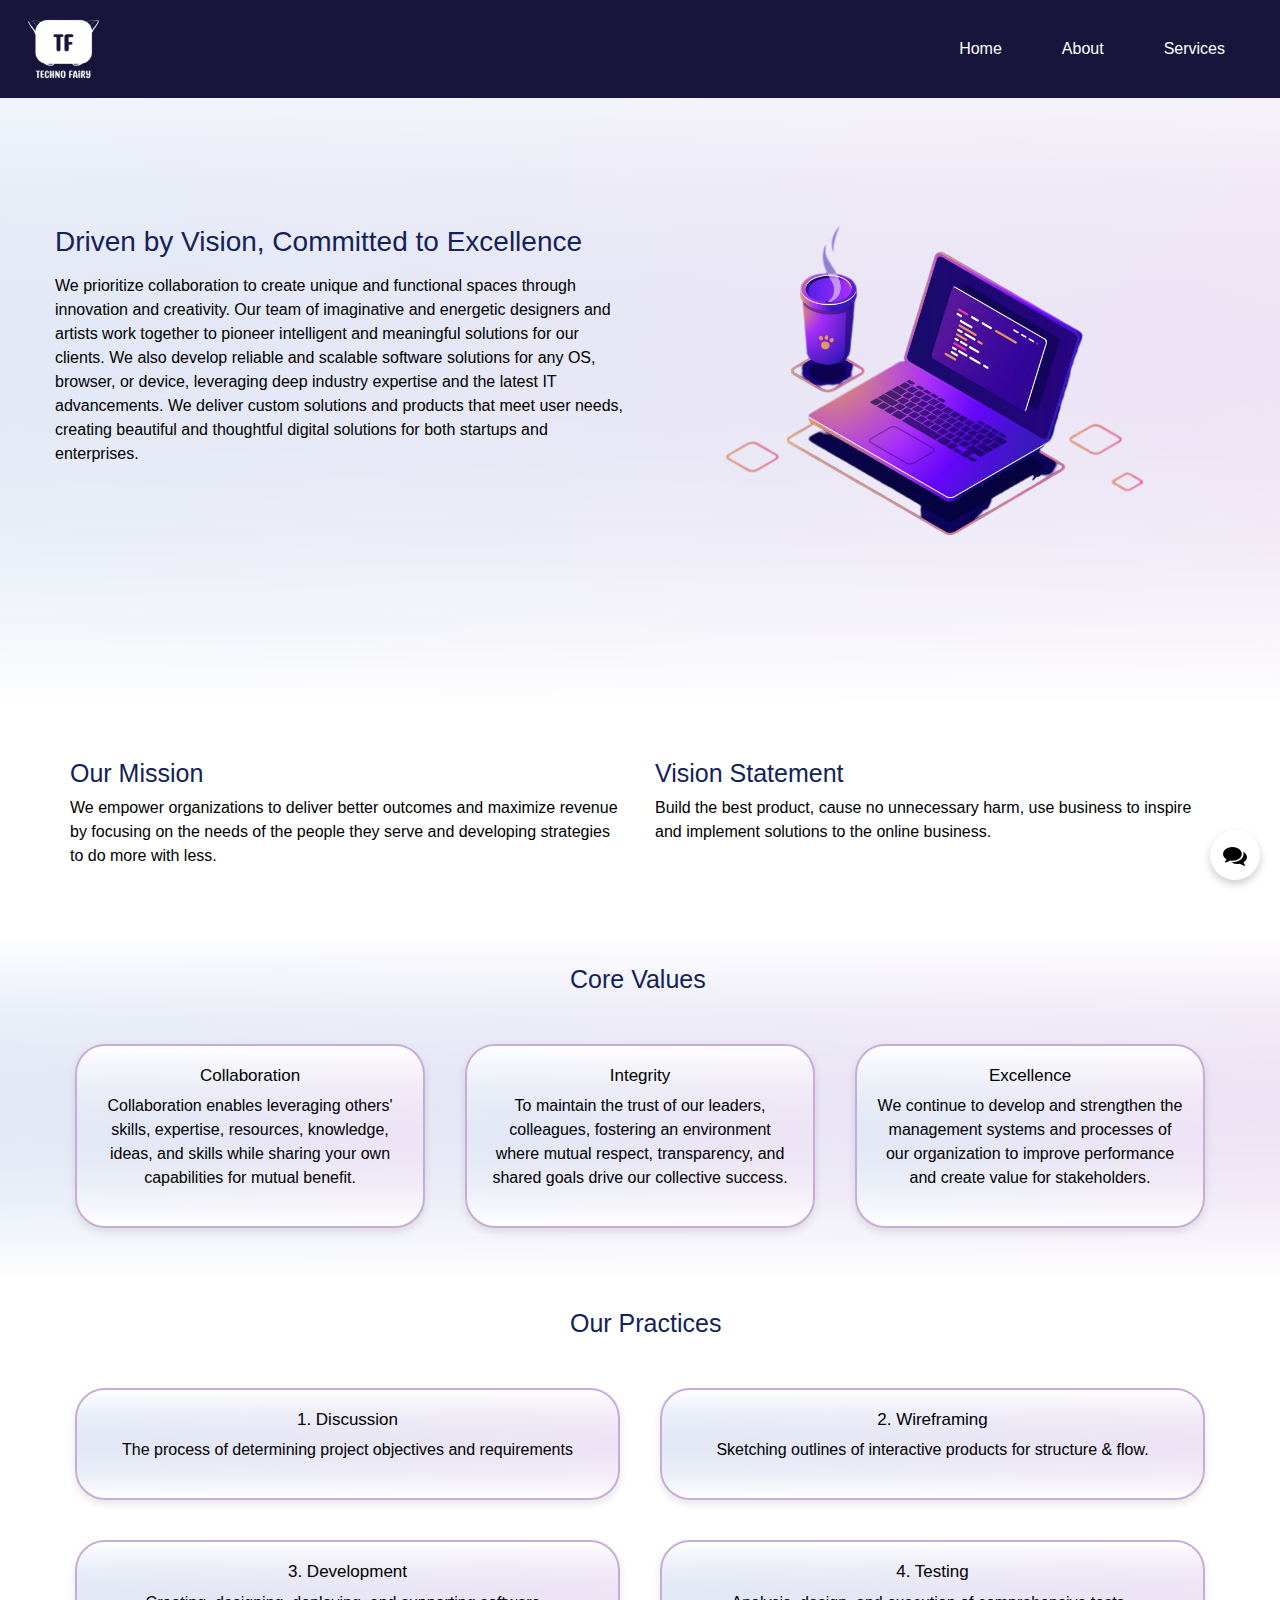
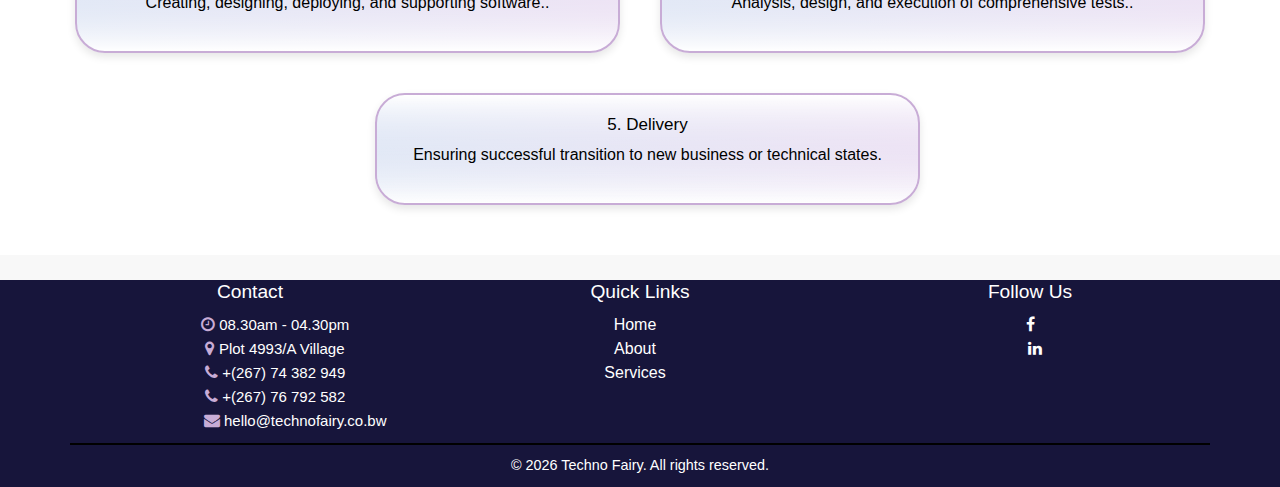
==== commit b4b5728e: "Changes" ====
--- a/about.html
+++ b/about.html
@@ -55,14 +55,6 @@
                 <a class="nav-link" href="service.html">Services</a>
               </li>
             </ul>
-            <div class="quote_btn-container">
-              <form class="form-inline" style="display: flex; align-items: center; position: relative;">
-                <input type="text" class="form-control" placeholder="Search..." style="background-color: white; padding: 5px 35px 5px 10px; border-radius: 20px; margin-right: 5px; border: 1px solid #ddd; width: 200px;">
-                <button type="submit" style="position: absolute; right: 10px; top: 50%; transform: translateY(-50%); border: none; background: transparent; cursor: pointer; padding: 0;">
-                  <i class="fa fa-search" aria-hidden="true" style="font-size: 20px; color: black;"></i>
-                </button>
-              </form>
-            </div>
           </div>
         </nav>
       </div>
@@ -72,7 +64,7 @@
 
   <!-- about section -->
 
-  <section class="about_section layout_padding">
+  <section class="about_section layout_padding" style="background: linear-gradient(to bottom, rgba(255, 255, 255, 1), rgba(255, 255, 255, 0)), linear-gradient(to top, rgba(255, 255, 255, 1), rgba(255, 255, 255, 0)), linear-gradient(to right, #8CA6DB, #B993D6);">
     <div class="container" style="max-width: 1200px;">
       <div class="row">
         <div class="col-md-6">
@@ -86,7 +78,7 @@
               We prioritize collaboration to create unique and functional spaces through innovation and creativity. Our team of imaginative and energetic designers and artists work together to pioneer intelligent and meaningful solutions for our clients. We also develop reliable and scalable software solutions for any OS, browser, or device, leveraging deep industry expertise and the latest IT advancements. We deliver custom solutions and products that meet user needs, creating beautiful and thoughtful digital solutions for both startups and enterprises. </p>
           </div>
         </div>
-        <div class="col-md-6 ">
+        <div class="col-md-6" style="margin-top: 100px;">
           <div class="img-box">
             <img src="images/laptop-with-program-code-isometric-icon-software-development-programming-applications-dark-neon.png" alt="">
           </div>
@@ -127,28 +119,28 @@
 
 
 <!-- core values section -->
-<section class="core_values_section layout_padding" style="background-color: #f8f8f8; padding: 30px 0;">
-  <div class="container">
-    <div class="heading_container" style="text-align: center; margin-bottom: 30px;">
+<section class="core_values_section layout_padding" style="background: linear-gradient(to bottom, rgba(255, 255, 255, 1), rgba(255, 255, 255, 0)), linear-gradient(to top, rgba(255, 255, 255, 1), rgba(255, 255, 255, 0)), linear-gradient(to right, #8CA6DB, #B993D6);; padding: 30px 0;">
+  <div class="container">
+    <div class="heading_container" style="text-align: center; margin-bottom: 30px; ">
       <h2 style="font-size: 25px; font-weight: 500; color: #132257; margin-left: 500px;">Core Values</h2>
     </div>
     <div class="row">
       <div class="col-md-4" style="text-align: center; padding: 20px;">
-        <div class="value-box" style="background-color: #F5F5F5; border-radius: 10px; box-shadow: 0 4px 8px rgba(0, 0, 0, 0.1); padding: 20px;">
+        <div class="value-box" style="background: linear-gradient(to bottom, rgba(255, 255, 255, 1), rgba(255, 255, 255, 0)), linear-gradient(to top, rgba(255, 255, 255, 1), rgba(255, 255, 255, 0)), linear-gradient(to right, #8CA6DB, #B993D6); border-radius: 30px; box-shadow: 0 4px 8px rgba(0, 0, 0, 0.1); padding: 20px; border: 2px solid #C8ACD6;">
           <h3 style="font-size: 24px; font-weight: 500; color: black; font-size: 17px;">Collaboration</h3>
           <p style="color: #000000; font-size: 16px;">
             Collaboration enables leveraging others' skills, expertise, resources, knowledge, ideas, and skills while sharing your own capabilities for mutual benefit.</p>
         </div>
       </div>
       <div class="col-md-4" style="text-align: center; padding: 20px;">
-        <div class="value-box" style="background-color: #F5F5F5; border-radius: 10px; box-shadow: 0 4px 8px rgba(0, 0, 0, 0.1); padding: 20px;">
+        <div class="value-box" style="background: linear-gradient(to bottom, rgba(255, 255, 255, 1), rgba(255, 255, 255, 0)), linear-gradient(to top, rgba(255, 255, 255, 1), rgba(255, 255, 255, 0)), linear-gradient(to right, #8CA6DB, #B993D6); border-radius: 30px; box-shadow: 0 4px 8px rgba(0, 0, 0, 0.1); padding: 20px; border: 2px solid #C8ACD6;">
           <h3 style="font-size: 24px; font-weight: 500; color: black; font-size: 17px;">Integrity</h3>
           <p style="color: #000000; font-size: 16px;">
         To maintain the trust of our leaders, colleagues, fostering an environment where mutual respect, transparency, and shared goals drive our collective success.</p>
         </div>
       </div>
       <div class="col-md-4" style="text-align: center; padding: 20px;">
-        <div class="value-box" style="background-color: #F5F5F5; border-radius: 10px; box-shadow: 0 4px 8px rgba(0, 0, 0, 0.1); padding: 20px;">
+        <div class="value-box" style="background: linear-gradient(to bottom, rgba(255, 255, 255, 1), rgba(255, 255, 255, 0)), linear-gradient(to top, rgba(255, 255, 255, 1), rgba(255, 255, 255, 0)), linear-gradient(to right, #8CA6DB, #B993D6); border-radius: 30px; box-shadow: 0 4px 8px rgba(0, 0, 0, 0.1); padding: 20px; border: 2px solid #C8ACD6;">
           <h3 style="font-size: 24px; font-weight: 500; color: black; font-size: 17px;">Excellence</h3>
           <p style="color: #000000; font-size: 16px;">We continue to develop and 
             strengthen the management 
@@ -162,7 +154,53 @@
 </section>
 <!-- end core values section -->
 
-<section class="how_we_work_section layout_padding" style="background-color: #fff; padding: 30px 0;">
+<section class="core_values_section layout_padding" style="background-color: white; padding: 30px 0;">
+  <div class="container">
+    <div class="heading_container" style="text-align: center; margin-bottom: 30px;">
+      <h2 style="font-size: 25px; font-weight: 500; color: #132257; margin-left: 500px;">Our Practices</h2>
+    </div>
+    <div class="row">
+      <div class="col-md-6" style="text-align: center; padding: 20px;">
+        <div class="value-box" style="background: linear-gradient(to bottom, rgba(255, 255, 255, 1), rgba(255, 255, 255, 0)), linear-gradient(to top, rgba(255, 255, 255, 1), rgba(255, 255, 255, 0)), linear-gradient(to right, #8CA6DB, #B993D6); border-radius: 30px; box-shadow: 0 4px 8px rgba(0, 0, 0, 0.1); padding: 20px; border: 2px solid #C8ACD6">
+          <h3 style="font-size: 24px; font-weight: 500; color: black; font-size: 17px;">1. Discussion</h3>
+          <p style="color: #000000; font-size: 16px;">
+            The process of determining project objectives and requirements</p>
+        </div>
+      </div>
+      <div class="col-md-6" style="text-align: center; padding: 20px;">
+        <div class="value-box" style="background: linear-gradient(to bottom, rgba(255, 255, 255, 1), rgba(255, 255, 255, 0)), linear-gradient(to top, rgba(255, 255, 255, 1), rgba(255, 255, 255, 0)), linear-gradient(to right, #8CA6DB, #B993D6); border-radius: 30px; box-shadow: 0 4px 8px rgba(0, 0, 0, 0.1); padding: 20px; border: 2px solid #C8ACD6">
+          <h3 style="font-size: 24px; font-weight: 500; color: black; font-size: 17px;">2. Wireframing</h3>
+          <p style="color: #000000; font-size: 16px;">
+            Sketching outlines of interactive products for structure & flow.</p>
+        </div>
+      </div>
+      <div class="col-md-6" style="text-align: center; padding: 20px;">
+        <div class="value-box" style="background: linear-gradient(to bottom, rgba(255, 255, 255, 1), rgba(255, 255, 255, 0)), linear-gradient(to top, rgba(255, 255, 255, 1), rgba(255, 255, 255, 0)), linear-gradient(to right, #8CA6DB, #B993D6); border-radius: 30px; box-shadow: 0 4px 8px rgba(0, 0, 0, 0.1); padding: 20px; border: 2px solid #C8ACD6">
+          <h3 style="font-size: 24px; font-weight: 500; color: black; font-size: 17px;">3. Development</h3>
+          <p style="color: #000000; font-size: 16px;">Creating, designing, deploying, and supporting software..</p>
+        </div>
+      </div>
+      <div class="col-md-6" style="text-align: center; padding: 20px;">
+        <div class="value-box" style="background: linear-gradient(to bottom, rgba(255, 255, 255, 1), rgba(255, 255, 255, 0)), linear-gradient(to top, rgba(255, 255, 255, 1), rgba(255, 255, 255, 0)), linear-gradient(to right, #8CA6DB, #B993D6); border-radius: 30px; box-shadow: 0 4px 8px rgba(0, 0, 0, 0.1); padding: 20px; border: 2px solid #C8ACD6">
+          <h3 style="font-size: 24px; font-weight: 500; color: black; font-size: 17px;">4. Testing</h3>
+          <p style="color: #000000; font-size: 16px;">Analysis, design, and execution of comprehensive tests..</p>
+        </div>
+      </div>
+      <div class="col-md-6" style="text-align: center; padding: 20px; margin-left: 300px;">
+        <div class="value-box" style="background: linear-gradient(to bottom, rgba(255, 255, 255, 1), rgba(255, 255, 255, 0)), linear-gradient(to top, rgba(255, 255, 255, 1), rgba(255, 255, 255, 0)), linear-gradient(to right, #8CA6DB, #B993D6); border-radius: 30px; box-shadow: 0 4px 8px rgba(0, 0, 0, 0.1); padding: 20px; border: 2px solid #C8ACD6">
+          <h3 style="font-size: 24px; font-weight: 500; color: black; font-size: 17px;">5. Delivery</h3>
+          <p style="color: #000000; font-size: 16px;">Ensuring successful transition to new business or technical states.</p>
+        </div>
+      </div>
+    </div>
+  </div>
+  <!-- Chat Button -->
+  <a href="cs.html" class="chat-button" title="Contact Us">
+    <i class="fa fa-comments" aria-hidden="true"></i>
+  </a>
+</section>
+
+<!--<section class="how_we_work_section layout_padding" style="background-color: #fff; padding: 30px 0;">
   <div class="container">
     <div class="heading_container" style="text-align: center; margin-bottom: 30px;">
       <h2 style="font-size: 25px; font-weight: 500; color: #132257; margin-left: 500px;">Our Practices</h2>
@@ -205,70 +243,57 @@
       </div>
     </div>
   </div>
-</section>
+    Chat Button
+   <a href="cs.html" class="chat-button" title="Contact Us">
+    <i class="fa fa-comments" aria-hidden="true"></i>
+  </a>
+</section>-->
 
 <!-- info section -->
 
-<section class="info_section layout_padding2" style="padding: 10px 0;">
-  <div class="container" style="max-width: 1200px;">
+<footer class="footer_section">
+  <div class="container">
     <div class="row">
-      <div class="col-md-3">
-        <h3 style="font-size: 1.2em; margin-left: 70px;">Operating Hours</h3>
-        <div class="contact_link_box">
-          <a href="#">
-            <i class="fa fa-clock-o" aria-hidden="true" style="color: white; margin-left: 60px;"></i>
-            <span style="color: black; font-size: 15px;">08.30am - 04.30pm</span>
-          </a>
-        </div>
-      </div>
-      <div class="col-md-3">
-        <h3 style="font-size: 1.2em; margin-left: 30px;">Location</h3>
-        <div class="contact_link_box">
-          <a href="https://maps.app.goo.gl/2F6ZNDBinapbPQJp9" target="_blank" rel="noopener">
-            <i class="fa fa-map-marker" aria-hidden="true" style="color: white;"></i>
-            <span style="color: black; font-size: 15px;">Plot 4993/A Village</span>
-          </a>
-        </div>
-      </div>
-      <div class="col-md-3">
-        <h3 style="font-size: 1.2em; margin-left: 30px;">Contact Us</h3>
-        <div class="contact_link_box">
-          <a href="#">
-            <i class="fa fa-phone" aria-hidden="true" style="color: white;"></i>
-            <span style="color: black; font-size: 16px;">+(267) 74 382 949</span><br>
-            <i class="fa fa-phone" aria-hidden="true" style="color: white;"></i>
-            <span style="color: black; font-size: 15px;">+(267) 76 792 582</span>
-          </a>
-        </div>
-      </div>
-          <div class="col-md-3">
-            <h3 style="font-size: 1.2em; margin-left: 70px;">Email</h3>
-            <div class="contact_link_box">
-              <a href="#">
-                <i class="fa fa-envelope" aria-hidden="true" style="color: white;"></i>
-                <span style="color: black;font-size: 15px;">hello@technofairy.co.bw</span>
-              </a>
-            </div>
-          </div>
-        </div>
-      </div>
-    </div>
-  </div>
-</section>
-
-<!-- end info section -->
-<footer class="footer_section">
-  <div class="container">
-    <div class="row">
-      <div class="col-md-6">
+      <div class="col-md-4">
+        <h3 style="color: white; font-size: 1.2em; margin-bottom: 10px;">Contact</h3>
+        <ul style="list-style: none; padding: 0; margin: 0;">
+          <li style="display: inline-block; margin-right: 10px;">
+            <a href="#">
+              <i class="fa fa-clock-o" aria-hidden="true" style="color: #C8ACD6; margin-left: 60px;"></i>
+              <span style="color: white; font-size: 15px;">08.30am - 04.30pm</span>
+            </a>
+          </li><br>
+          <li style="display: inline-block; margin-right: 10px;">
+            <a href="https://maps.app.goo.gl/2F6ZNDBinapbPQJp9" target="_blank" rel="noopener">
+              <i class="fa fa-map-marker" aria-hidden="true" style="color: #C8ACD6; margin-left: 60px;"></i>
+              <span style="color: white; font-size: 15px;">Plot 4993/A Village</span>
+            </a>
+          </li><br>
+          <li style="display: inline-block; margin-right: 10px;">
+            <a href="#">
+              <i class="fa fa-phone" aria-hidden="true" style="color: #C8ACD6; margin-left: 60px;"></i>
+              <span style="color: white; font-size: 15px;">+(267) 74 382 949</span><br>
+              <i class="fa fa-phone" aria-hidden="true" style="color: #C8ACD6; margin-left: 60px;"></i>
+              <span style="color: white; font-size: 15px;">+(267) 76 792 582</span>
+            </a>
+          </li><br>
+          <li style="display: inline-block; margin-right: 10px;">
+            <a href="#">
+              <i class="fa fa-envelope" aria-hidden="true" style="color: #C8ACD6; margin-left: 100px;"></i>
+              <span style="color: white;font-size: 15px;">hello@technofairy.co.bw</span>
+            </a>
+          </li>
+        </ul>
+      </div>
+      <div class="col-md-4">
         <h3 style="color: white; font-size: 1.2em; margin-bottom: 10px;">Quick Links</h3>
         <ul style="list-style: none; padding: 0; margin: 0;">
           <li style="display: inline-block; margin-right: 10px;">
             <a href="index.html" style="color: white;">Home</a>
-          </li>
+          </li><br>
           <li style="display: inline-block; margin-right: 10px;">
             <a href="about.html" style="color: white;">About</a>
-          </li>
+          </li><br>
           <li style="display: inline-block; margin-right: 10px;">
             <a href="service.html" style="color: white;">Services</a>
           </li>
@@ -277,12 +302,12 @@
           </li>-->
         </ul>
       </div>
-      <div class="col-md-6">
+      <div class="col-md-4">
         <h3 style="color: white; font-size: 1.2em; margin-bottom: 10px;">Follow Us</h3>
         <div class="social-links">
           <a href="https://www.facebook.com/technofairy" target="_blank" rel="noopener">
             <i class="fa fa-facebook" style="color: white;"></i>
-          </a>
+          </a><br>
           <a href="https://www.linkedin.com/company/techno-fairy/about/" target="_blank" rel="noopener">
             <i class="fa fa-linkedin" style="color: white; margin-left: 10px;"></i>
           </a>
--- a/css/style.css
+++ b/css/style.css
@@ -1,5 +1,5 @@
 body {
-  font-family: "Roboto", sans-serif;
+  font-family: "Poppins", sans-serif;
   color: #000080;
   background-color: #f8f8f8;
   overflow-x: hidden;
@@ -443,15 +443,17 @@
           align-items: center;
   text-align: center;
   padding: 25px;
-  background-color: #fafafa;
+  background: linear-gradient(to bottom, rgba(255, 255, 255, 1), rgba(255, 255, 255, 0)), linear-gradient(to top, rgba(255, 255, 255, 1), rgba(255, 255, 255, 0)), linear-gradient(to right, #8CA6DB, #B993D6);
+  
   -webkit-box-shadow: 0 0 5px 0 rgba(0, 0, 0, 0.15);
           box-shadow: 0 0 5px 0 rgba(0, 0, 0, 0.15);
+          border-radius: 30px;
 }
 
 .service_section .box .img-box {
   width: 75px;
   height: 75px;
-  background-color: #AAB5D7;
+  background-color: white;
   border-radius: 100%;
   display: -webkit-box;
   display: -ms-flexbox;
@@ -487,7 +489,7 @@
 }
 
 .service_section .box .detail-box a:hover {
-  color: #AAB5D7;
+  color: #d9a7c7;
 }
 
 .service_section .box:hover .img-box {
@@ -804,8 +806,9 @@
 
 /* info section */
 .info_section {
-  background-color: #AAB5D7;
+  background-color: #8CA6DB;
   color: black;
+  padding: 20px;
   
 }
 
@@ -919,6 +922,7 @@
   position: relative;
   background-color: #17153B;
   text-align: center;
+  margin-top: 25px;
 }
 
 .footer_section p {
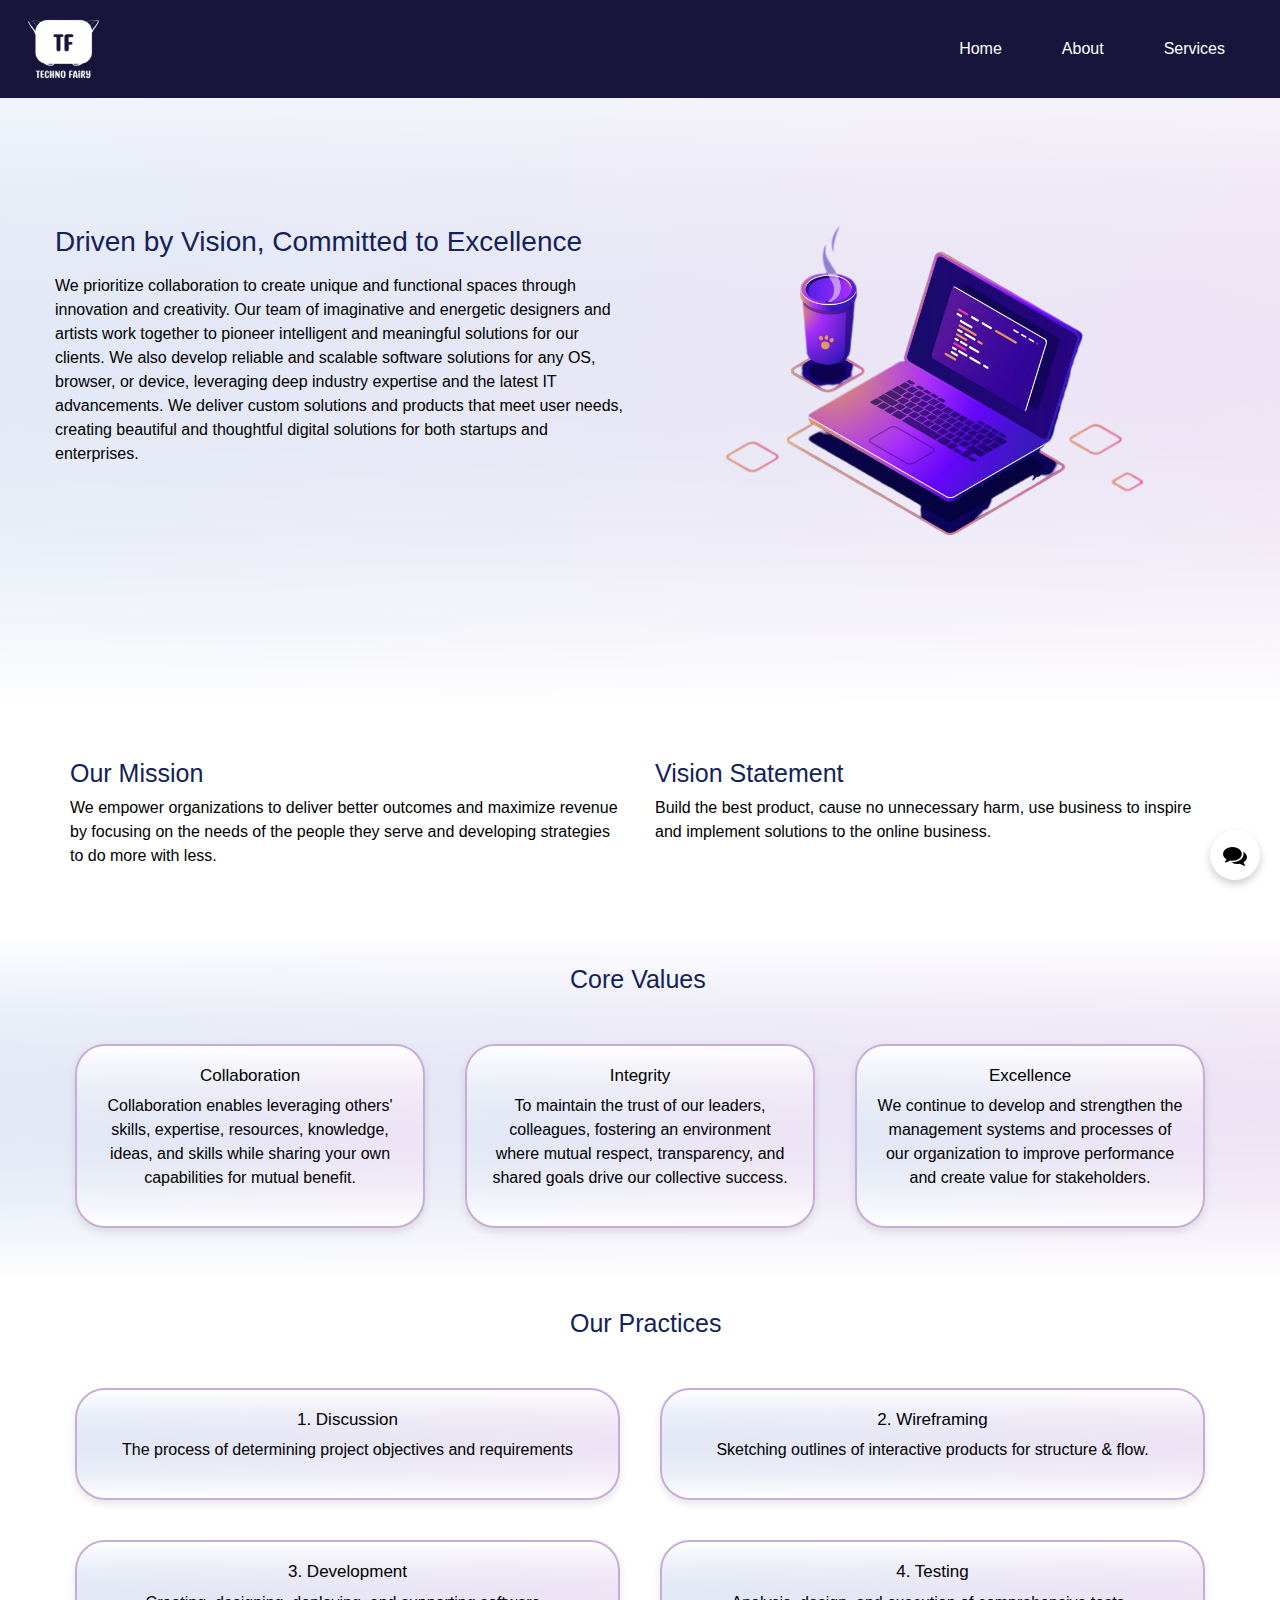
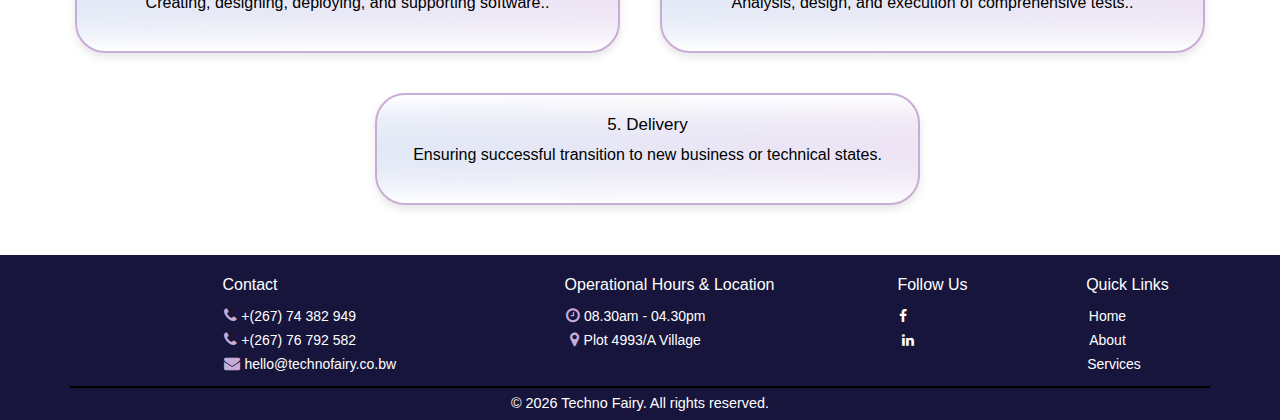
==== commit 70b02d27: "Initianl commit of this branch" ====
--- a/about.html
+++ b/about.html
@@ -251,50 +251,68 @@
 
 <!-- info section -->
 
-<footer class="footer_section">
+<!--footer section-->
+<footer class="footer_section" style="padding-top: 20px !important;" id="footer">
   <div class="container">
     <div class="row">
       <div class="col-md-4">
-        <h3 style="color: white; font-size: 1.2em; margin-bottom: 10px;">Contact</h3>
+        <h3 style="color: white; font-size: 16px; margin-bottom: 10px;">Contact</h3>
+        <ul style="list-style: none; padding: 0; margin: 0;">
+          <li style="display: inline-block; margin-right: 10px;">
+            <a href="tel:+26774382949">
+              <i class="fa fa-phone" aria-hidden="true" style="color: #C8ACD6; margin-left: 90px;"></i>
+              <span style="color: white; font-size: 14px;">+(267) 74 382 949</span><br>
+              <i class="fa fa-phone" aria-hidden="true" style="color: #C8ACD6; margin-left: 90px;"></i>
+              <span style="color: white; font-size: 14px;">+(267) 76 792 582</span>
+            </a>
+          </li>
+          <li style="display: inline-block; margin-right: 10px;">
+            <a href="mailto:hello@technofairy.co.bw">
+              <i class="fa fa-envelope" aria-hidden="true" style="color: #C8ACD6; margin-left: 130px;"></i>
+              <span style="color: white;font-size: 14px;">hello@technofairy.co.bw</span>
+            </a>
+          </li>
+        </ul>
+      </div>
+      <div class="col-md-4">
+        <h3 style="color: white; font-size: 16px; margin-bottom: 10px; margin-left: 59px;">Operational Hours & Location</h3>
         <ul style="list-style: none; padding: 0; margin: 0;">
           <li style="display: inline-block; margin-right: 10px;">
             <a href="#">
-              <i class="fa fa-clock-o" aria-hidden="true" style="color: #C8ACD6; margin-left: 60px;"></i>
-              <span style="color: white; font-size: 15px;">08.30am - 04.30pm</span>
+              <i class="fa fa-clock-o" aria-hidden="true" style="color: #C8ACD6;  margin-left: 1px;"></i>
+              <span style="color: white; font-size: 14px;">08.30am - 04.30pm</span>
             </a>
           </li><br>
           <li style="display: inline-block; margin-right: 10px;">
             <a href="https://maps.app.goo.gl/2F6ZNDBinapbPQJp9" target="_blank" rel="noopener">
-              <i class="fa fa-map-marker" aria-hidden="true" style="color: #C8ACD6; margin-left: 60px;"></i>
-              <span style="color: white; font-size: 15px;">Plot 4993/A Village</span>
+              <i class="fa fa-map-marker" aria-hidden="true" style="color: #C8ACD6; margin-left: 1px;"></i>
+              <span style="color: white; font-size: 14px;">Plot 4993/A Village</span>
             </a>
           </li><br>
-          <li style="display: inline-block; margin-right: 10px;">
-            <a href="#">
-              <i class="fa fa-phone" aria-hidden="true" style="color: #C8ACD6; margin-left: 60px;"></i>
-              <span style="color: white; font-size: 15px;">+(267) 74 382 949</span><br>
-              <i class="fa fa-phone" aria-hidden="true" style="color: #C8ACD6; margin-left: 60px;"></i>
-              <span style="color: white; font-size: 15px;">+(267) 76 792 582</span>
-            </a>
-          </li><br>
-          <li style="display: inline-block; margin-right: 10px;">
-            <a href="#">
-              <i class="fa fa-envelope" aria-hidden="true" style="color: #C8ACD6; margin-left: 100px;"></i>
-              <span style="color: white;font-size: 15px;">hello@technofairy.co.bw</span>
-            </a>
-          </li>
         </ul>
       </div>
-      <div class="col-md-4">
-        <h3 style="color: white; font-size: 1.2em; margin-bottom: 10px;">Quick Links</h3>
+      
+      <div class="col-md-2">
+        <h3 style="color: white; font-size: 16px; margin-bottom: 10px;">Follow Us</h3>
+        <div class="social-links">
+          <a href="https://www.facebook.com/technofairy" target="_blank" rel="noopener" style="font-size: 14px; margin-right: 60px;">
+            <i class="fa fa-facebook" style="color: white;"></i>
+          </a><br>
+          <a href="https://www.linkedin.com/company/techno-fairy/about/" target="_blank" rel="noopener" style="font-size: 14px; margin-right: 60px;">
+            <i class="fa fa-linkedin" style="color: white; margin-left: 10px;"></i>
+          </a>
+        </div>
+      </div>
+      <div class="col-md-2">
+        <h3 style="color: white; font-size: 16px; margin-bottom: 10px;">Quick Links</h3>
         <ul style="list-style: none; padding: 0; margin: 0;">
-          <li style="display: inline-block; margin-right: 10px;">
+          <li style="display: inline-block; margin-right: 40px; font-size: 14px;">
             <a href="index.html" style="color: white;">Home</a>
           </li><br>
-          <li style="display: inline-block; margin-right: 10px;">
+          <li style="display: inline-block; margin-right: 40px; font-size: 14px;">
             <a href="about.html" style="color: white;">About</a>
           </li><br>
-          <li style="display: inline-block; margin-right: 10px;">
+          <li style="display: inline-block; margin-right: 27px; font-size: 14px;">
             <a href="service.html" style="color: white;">Services</a>
           </li>
          <!-- <li style="display: inline-block; margin-right: 10px;">
@@ -302,17 +320,6 @@
           </li>-->
         </ul>
       </div>
-      <div class="col-md-4">
-        <h3 style="color: white; font-size: 1.2em; margin-bottom: 10px;">Follow Us</h3>
-        <div class="social-links">
-          <a href="https://www.facebook.com/technofairy" target="_blank" rel="noopener">
-            <i class="fa fa-facebook" style="color: white;"></i>
-          </a><br>
-          <a href="https://www.linkedin.com/company/techno-fairy/about/" target="_blank" rel="noopener">
-            <i class="fa fa-linkedin" style="color: white; margin-left: 10px;"></i>
-          </a>
-        </div>
-      </div>
     </div>
     <p style="color: white; font-size: 0.9em; margin-top: 10px;">&copy; <span id="displayYear"></span> Techno Fairy. All rights reserved.</p>
   </div>
--- a/css/style.css
+++ b/css/style.css
@@ -922,12 +922,11 @@
   position: relative;
   background-color: #17153B;
   text-align: center;
-  margin-top: 25px;
 }
 
 .footer_section p {
   color: white;
-  padding: 10px 0;
+  padding: 5px 0;
   margin: 0;
   border-top: 2px solid black;
 }
@@ -986,6 +985,163 @@
   }
 }
 
-
-
-/*# sourceMappingURL=style.css.map */+/*# sourceMappingURL=style.css.map */
+
+/*CONTACT US CSS*/
+:root {
+  --color-background: rgb(224,224,224);
+  --color-text-white: black;
+  --color-placeholder: black;
+  --color-light-black: rgb(224,224,224);
+  --color-background-input-field: rgb(224,224,224);
+  --color-border-1: rgb(224,224,224);
+  --color-actions: #C8ACD6;
+  --color-border: #c25ebb;
+}
+
+.contact-container {
+  display: flex;
+  flex-direction: column;
+  align-items: center;
+  gap: 24px;
+  margin-top: 36px;
+}
+
+input {
+  height: 56px;
+  border-radius: 12px;
+  border: 1px solid var(--color-border-1);
+  outline: none;
+  width: 456px;
+  padding: 0 8px 0 16px;
+  background-color: linear-gradient(to bottom, rgba(255, 255, 255, 1), rgba(255, 255, 255, 0)), linear-gradient(to top, rgba(255, 255, 255, 1), rgba(255, 255, 255, 0)), linear-gradient(to right, #8CA6DB, #B993D6); border-radius: 30px; box-shadow: 0 4px 8px rgba(0, 0, 0, 0.1); padding: 20px; border: 2px solid #C8ACD6;
+  color: var(--color-text-white);
+}
+
+.input-name {
+  display: flex;
+  gap: 24px;
+}
+
+.input-name input {
+  width: 204px;
+}
+
+.btn-submit {
+  height: 56px;
+  background-color: #17153B;
+  width: 460px;
+  border-radius: 30px;
+}
+
+.input-service {
+  display: flex;
+  flex-direction: column;
+  align-items: center;
+  gap: 16px;
+}
+
+.service {
+  height: 66px;
+  border-radius: 10px;
+  border: 1px solid var(--color-border-1);
+  outline: none;
+  width: 490px;
+  padding: 0 16px;
+  background-color: linear-gradient(to bottom, rgba(255, 255, 255, 1), rgba(255, 255, 255, 0)), linear-gradient(to top, rgba(255, 255, 255, 1), rgba(255, 255, 255, 0)), linear-gradient(to right, #8CA6DB, #B993D6); border-radius: 30px; box-shadow: 0 4px 8px rgba(0, 0, 0, 0.1); padding: 20px; border: 2px solid #C8ACD6;
+  color: var(--color-text-white);
+  appearance: none;
+}
+
+.service option {
+  background-color: var(--color-background-input-field);
+  color: var(--color-text-white);
+}
+
+.service:focus {
+  border-color: var(--color-actions);
+}
+
+.service::placeholder {
+  color: var(--color-placeholder);
+}
+.input-message {
+  display: flex;
+  flex-direction: column;
+  align-items: left;
+  gap: 16px;
+}
+
+.input-message input {
+  height: 100px;
+  width: 456px;
+  border-radius: 12px;
+  border: 1px solid var(--color-border-1);
+  outline: none;
+  padding: 16px;
+  background-color: linear-gradient(to bottom, rgba(255, 255, 255, 1), rgba(255, 255, 255, 0)), linear-gradient(to top, rgba(255, 255, 255, 1), rgba(255, 255, 255, 0)), linear-gradient(to right, #8CA6DB, #B993D6); border-radius: 30px; box-shadow: 0 4px 8px rgba(0, 0, 0, 0.1); padding: 20px; border: 2px solid #C8ACD6;
+  color: var(--color-text-white);
+}
+.contact-container {
+  max-width: 600px;
+  margin: 0 auto;
+  padding: 10px;
+  margin-top: 10px;
+  border-radius: 10px;
+}
+
+
+.close-btn {
+  background: none;
+  border: none;
+  font-size: 24px;
+  cursor: pointer;
+  position: absolute;
+  top: 20px;
+  right: 20px;
+  color: white;
+}
+
+.close-btn:hover {
+  color: #c25ebb;
+}
+
+ /* Modal Styles */
+ .modal {
+  display: none;
+  position: fixed;
+  z-index: 1;
+  left: 0;
+  top: 0;
+  width: 100%;
+  height: 100%;
+  overflow: auto;
+  background-color: rgb(0, 0, 0);
+  background-color: rgba(0, 0, 0, 0.4);
+  justify-content: center;
+  align-items: center;
+}
+
+.modal-content {
+  background-color: linear-gradient(to bottom, rgba(255, 255, 255, 1), rgba(255, 255, 255, 0)), linear-gradient(to top, rgba(255, 255, 255, 1), rgba(255, 255, 255, 0)), linear-gradient(to right, #8CA6DB, #B993D6); border-radius: 30px; box-shadow: 0 4px 8px rgba(0, 0, 0, 0.1); padding: 20px; border: 2px solid #C8ACD6;
+  margin: 15% auto;
+  padding: 20px;
+  border: 1px solid #888;
+  width: 80%;
+  max-width: 400px;
+  text-align: center;
+}
+
+.close {
+  color: black;
+  float: right;
+  font-size: 28px;
+  font-weight: bold;
+}
+
+.close:hover,
+.close:focus {
+  color: black;
+  text-decoration: none;
+  cursor: pointer;
+}
